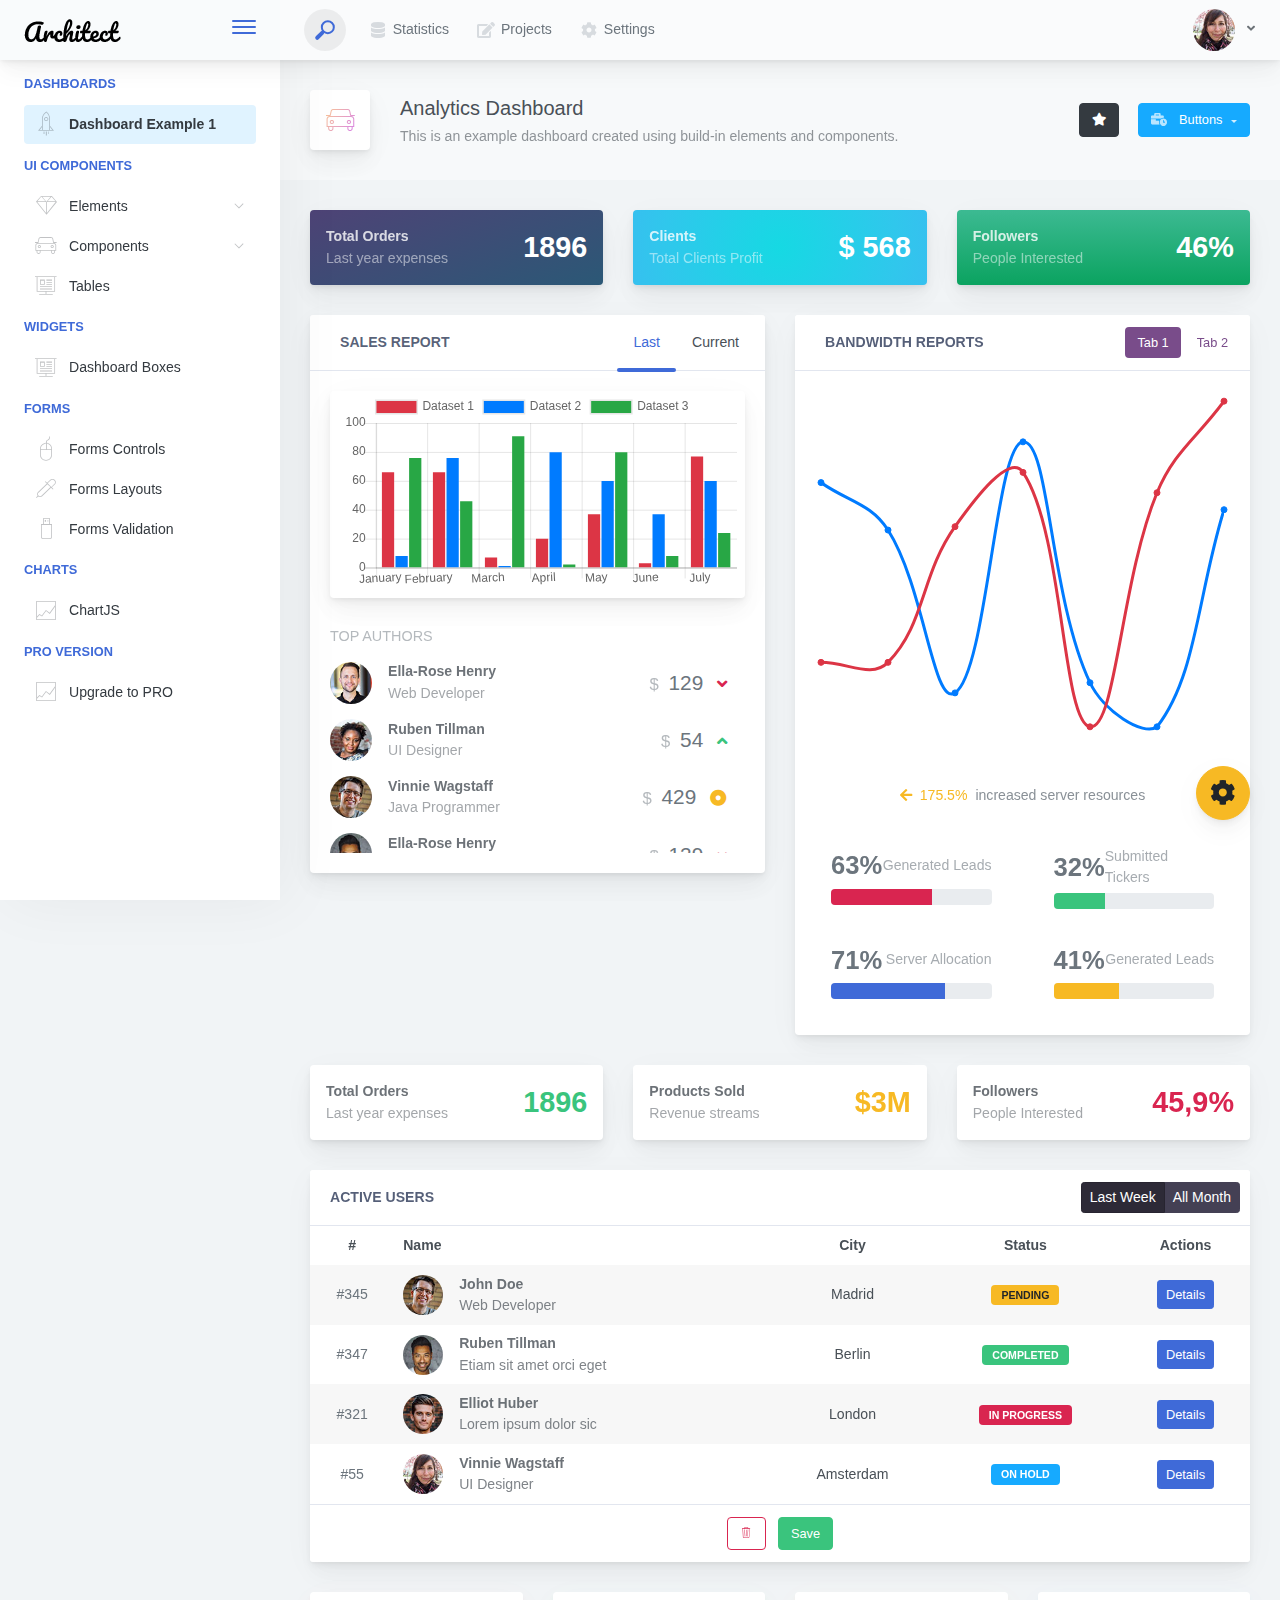
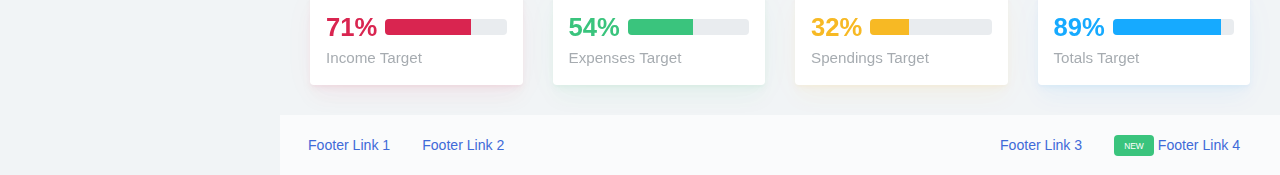
==== architectui-html-free/architectui-html-free/index.html @ 313495b3 "Proyecto Punto de Venta" ====
<!doctype html>
<html lang="en">

<head>
    <meta charset="utf-8">
    <meta http-equiv="X-UA-Compatible" content="IE=edge">
    <meta http-equiv="Content-Language" content="en">
    <meta http-equiv="Content-Type" content="text/html; charset=utf-8"/>
    <title>Analytics Dashboard - This is an example dashboard created using build-in elements and components.</title>
    <meta name="viewport" content="width=device-width, initial-scale=1, maximum-scale=1, user-scalable=no, shrink-to-fit=no" />
    <meta name="description" content="This is an example dashboard created using build-in elements and components.">
    <meta name="msapplication-tap-highlight" content="no">
    <!--
    =========================================================
    * ArchitectUI HTML Theme Dashboard - v1.0.0
    =========================================================
    * Product Page: https://dashboardpack.com
    * Copyright 2019 DashboardPack (https://dashboardpack.com)
    * Licensed under MIT (https://github.com/DashboardPack/architectui-html-theme-free/blob/master/LICENSE)
    =========================================================
    * The above copyright notice and this permission notice shall be included in all copies or substantial portions of the Software.
    -->
<link href="./main.css" rel="stylesheet"></head>
<body>
    <div class="app-container app-theme-white body-tabs-shadow fixed-sidebar fixed-header">
        <div class="app-header header-shadow">
            <div class="app-header__logo">
                <div class="logo-src"></div>
                <div class="header__pane ml-auto">
                    <div>
                        <button type="button" class="hamburger close-sidebar-btn hamburger--elastic" data-class="closed-sidebar">
                            <span class="hamburger-box">
                                <span class="hamburger-inner"></span>
                            </span>
                        </button>
                    </div>
                </div>
            </div>
            <div class="app-header__mobile-menu">
                <div>
                    <button type="button" class="hamburger hamburger--elastic mobile-toggle-nav">
                        <span class="hamburger-box">
                            <span class="hamburger-inner"></span>
                        </span>
                    </button>
                </div>
            </div>
            <div class="app-header__menu">
                <span>
                    <button type="button" class="btn-icon btn-icon-only btn btn-primary btn-sm mobile-toggle-header-nav">
                        <span class="btn-icon-wrapper">
                            <i class="fa fa-ellipsis-v fa-w-6"></i>
                        </span>
                    </button>
                </span>
            </div>    <div class="app-header__content">
                <div class="app-header-left">
                    <div class="search-wrapper">
                        <div class="input-holder">
                            <input type="text" class="search-input" placeholder="Type to search">
                            <button class="search-icon"><span></span></button>
                        </div>
                        <button class="close"></button>
                    </div>
                    <ul class="header-menu nav">
                        <li class="nav-item">
                            <a href="javascript:void(0);" class="nav-link">
                                <i class="nav-link-icon fa fa-database"> </i>
                                Statistics
                            </a>
                        </li>
                        <li class="btn-group nav-item">
                            <a href="javascript:void(0);" class="nav-link">
                                <i class="nav-link-icon fa fa-edit"></i>
                                Projects
                            </a>
                        </li>
                        <li class="dropdown nav-item">
                            <a href="javascript:void(0);" class="nav-link">
                                <i class="nav-link-icon fa fa-cog"></i>
                                Settings
                            </a>
                        </li>
                    </ul>        </div>
                <div class="app-header-right">
                    <div class="header-btn-lg pr-0">
                        <div class="widget-content p-0">
                            <div class="widget-content-wrapper">
                                <div class="widget-content-left">
                                    <div class="btn-group">
                                        <a data-toggle="dropdown" aria-haspopup="true" aria-expanded="false" class="p-0 btn">
                                            <img width="42" class="rounded-circle" src="assets/images/avatars/1.jpg" alt="">
                                            <i class="fa fa-angle-down ml-2 opacity-8"></i>
                                        </a>
                                        <div tabindex="-1" role="menu" aria-hidden="true" class="dropdown-menu dropdown-menu-right">
                                            <button type="button" tabindex="0" class="dropdown-item">User Account</button>
                                            <button type="button" tabindex="0" class="dropdown-item">Settings</button>
                                            <h6 tabindex="-1" class="dropdown-header">Header</h6>
                                            <button type="button" tabindex="0" class="dropdown-item">Actions</button>
                                            <div tabindex="-1" class="dropdown-divider"></div>
                                            <button type="button" tabindex="0" class="dropdown-item">Dividers</button>
                                        </div>
                                    </div>
                                </div>
                                <div class="widget-content-left  ml-3 header-user-info">
                                    <div class="widget-heading">
                                        Alina Mclourd
                                    </div>
                                    <div class="widget-subheading">
                                        VP People Manager
                                    </div>
                                </div>
                                <div class="widget-content-right header-user-info ml-3">
                                    <button type="button" class="btn-shadow p-1 btn btn-primary btn-sm show-toastr-example">
                                        <i class="fa text-white fa-calendar pr-1 pl-1"></i>
                                    </button>
                                </div>
                            </div>
                        </div>
                    </div>        </div>
            </div>
        </div>        <div class="ui-theme-settings">
            <button type="button" id="TooltipDemo" class="btn-open-options btn btn-warning">
                <i class="fa fa-cog fa-w-16 fa-spin fa-2x"></i>
            </button>
            <div class="theme-settings__inner">
                <div class="scrollbar-container">
                    <div class="theme-settings__options-wrapper">
                        <h3 class="themeoptions-heading">Layout Options
                        </h3>
                        <div class="p-3">
                            <ul class="list-group">
                                <li class="list-group-item">
                                    <div class="widget-content p-0">
                                        <div class="widget-content-wrapper">
                                            <div class="widget-content-left mr-3">
                                                <div class="switch has-switch switch-container-class" data-class="fixed-header">
                                                    <div class="switch-animate switch-on">
                                                        <input type="checkbox" checked data-toggle="toggle" data-onstyle="success">
                                                    </div>
                                                </div>
                                            </div>
                                            <div class="widget-content-left">
                                                <div class="widget-heading">Fixed Header
                                                </div>
                                                <div class="widget-subheading">Makes the header top fixed, always visible!
                                                </div>
                                            </div>
                                        </div>
                                    </div>
                                </li>
                                <li class="list-group-item">
                                    <div class="widget-content p-0">
                                        <div class="widget-content-wrapper">
                                            <div class="widget-content-left mr-3">
                                                <div class="switch has-switch switch-container-class" data-class="fixed-sidebar">
                                                    <div class="switch-animate switch-on">
                                                        <input type="checkbox" checked data-toggle="toggle" data-onstyle="success">
                                                    </div>
                                                </div>
                                            </div>
                                            <div class="widget-content-left">
                                                <div class="widget-heading">Fixed Sidebar
                                                </div>
                                                <div class="widget-subheading">Makes the sidebar left fixed, always visible!
                                                </div>
                                            </div>
                                        </div>
                                    </div>
                                </li>
                                <li class="list-group-item">
                                    <div class="widget-content p-0">
                                        <div class="widget-content-wrapper">
                                            <div class="widget-content-left mr-3">
                                                <div class="switch has-switch switch-container-class" data-class="fixed-footer">
                                                    <div class="switch-animate switch-off">
                                                        <input type="checkbox" data-toggle="toggle" data-onstyle="success">
                                                    </div>
                                                </div>
                                            </div>
                                            <div class="widget-content-left">
                                                <div class="widget-heading">Fixed Footer
                                                </div>
                                                <div class="widget-subheading">Makes the app footer bottom fixed, always visible!
                                                </div>
                                            </div>
                                        </div>
                                    </div>
                                </li>
                            </ul>
                        </div>
                        <h3 class="themeoptions-heading">
                            <div>
                                Header Options
                            </div>
                            <button type="button" class="btn-pill btn-shadow btn-wide ml-auto btn btn-focus btn-sm switch-header-cs-class" data-class="">
                                Restore Default
                            </button>
                        </h3>
                        <div class="p-3">
                            <ul class="list-group">
                                <li class="list-group-item">
                                    <h5 class="pb-2">Choose Color Scheme
                                    </h5>
                                    <div class="theme-settings-swatches">
                                        <div class="swatch-holder bg-primary switch-header-cs-class" data-class="bg-primary header-text-light">
                                        </div>
                                        <div class="swatch-holder bg-secondary switch-header-cs-class" data-class="bg-secondary header-text-light">
                                        </div>
                                        <div class="swatch-holder bg-success switch-header-cs-class" data-class="bg-success header-text-dark">
                                        </div>
                                        <div class="swatch-holder bg-info switch-header-cs-class" data-class="bg-info header-text-dark">
                                        </div>
                                        <div class="swatch-holder bg-warning switch-header-cs-class" data-class="bg-warning header-text-dark">
                                        </div>
                                        <div class="swatch-holder bg-danger switch-header-cs-class" data-class="bg-danger header-text-light">
                                        </div>
                                        <div class="swatch-holder bg-light switch-header-cs-class" data-class="bg-light header-text-dark">
                                        </div>
                                        <div class="swatch-holder bg-dark switch-header-cs-class" data-class="bg-dark header-text-light">
                                        </div>
                                        <div class="swatch-holder bg-focus switch-header-cs-class" data-class="bg-focus header-text-light">
                                        </div>
                                        <div class="swatch-holder bg-alternate switch-header-cs-class" data-class="bg-alternate header-text-light">
                                        </div>
                                        <div class="divider">
                                        </div>
                                        <div class="swatch-holder bg-vicious-stance switch-header-cs-class" data-class="bg-vicious-stance header-text-light">
                                        </div>
                                        <div class="swatch-holder bg-midnight-bloom switch-header-cs-class" data-class="bg-midnight-bloom header-text-light">
                                        </div>
                                        <div class="swatch-holder bg-night-sky switch-header-cs-class" data-class="bg-night-sky header-text-light">
                                        </div>
                                        <div class="swatch-holder bg-slick-carbon switch-header-cs-class" data-class="bg-slick-carbon header-text-light">
                                        </div>
                                        <div class="swatch-holder bg-asteroid switch-header-cs-class" data-class="bg-asteroid header-text-light">
                                        </div>
                                        <div class="swatch-holder bg-royal switch-header-cs-class" data-class="bg-royal header-text-light">
                                        </div>
                                        <div class="swatch-holder bg-warm-flame switch-header-cs-class" data-class="bg-warm-flame header-text-dark">
                                        </div>
                                        <div class="swatch-holder bg-night-fade switch-header-cs-class" data-class="bg-night-fade header-text-dark">
                                        </div>
                                        <div class="swatch-holder bg-sunny-morning switch-header-cs-class" data-class="bg-sunny-morning header-text-dark">
                                        </div>
                                        <div class="swatch-holder bg-tempting-azure switch-header-cs-class" data-class="bg-tempting-azure header-text-dark">
                                        </div>
                                        <div class="swatch-holder bg-amy-crisp switch-header-cs-class" data-class="bg-amy-crisp header-text-dark">
                                        </div>
                                        <div class="swatch-holder bg-heavy-rain switch-header-cs-class" data-class="bg-heavy-rain header-text-dark">
                                        </div>
                                        <div class="swatch-holder bg-mean-fruit switch-header-cs-class" data-class="bg-mean-fruit header-text-dark">
                                        </div>
                                        <div class="swatch-holder bg-malibu-beach switch-header-cs-class" data-class="bg-malibu-beach header-text-light">
                                        </div>
                                        <div class="swatch-holder bg-deep-blue switch-header-cs-class" data-class="bg-deep-blue header-text-dark">
                                        </div>
                                        <div class="swatch-holder bg-ripe-malin switch-header-cs-class" data-class="bg-ripe-malin header-text-light">
                                        </div>
                                        <div class="swatch-holder bg-arielle-smile switch-header-cs-class" data-class="bg-arielle-smile header-text-light">
                                        </div>
                                        <div class="swatch-holder bg-plum-plate switch-header-cs-class" data-class="bg-plum-plate header-text-light">
                                        </div>
                                        <div class="swatch-holder bg-happy-fisher switch-header-cs-class" data-class="bg-happy-fisher header-text-dark">
                                        </div>
                                        <div class="swatch-holder bg-happy-itmeo switch-header-cs-class" data-class="bg-happy-itmeo header-text-light">
                                        </div>
                                        <div class="swatch-holder bg-mixed-hopes switch-header-cs-class" data-class="bg-mixed-hopes header-text-light">
                                        </div>
                                        <div class="swatch-holder bg-strong-bliss switch-header-cs-class" data-class="bg-strong-bliss header-text-light">
                                        </div>
                                        <div class="swatch-holder bg-grow-early switch-header-cs-class" data-class="bg-grow-early header-text-light">
                                        </div>
                                        <div class="swatch-holder bg-love-kiss switch-header-cs-class" data-class="bg-love-kiss header-text-light">
                                        </div>
                                        <div class="swatch-holder bg-premium-dark switch-header-cs-class" data-class="bg-premium-dark header-text-light">
                                        </div>
                                        <div class="swatch-holder bg-happy-green switch-header-cs-class" data-class="bg-happy-green header-text-light">
                                        </div>
                                    </div>
                                </li>
                            </ul>
                        </div>
                        <h3 class="themeoptions-heading">
                            <div>Sidebar Options</div>
                            <button type="button" class="btn-pill btn-shadow btn-wide ml-auto btn btn-focus btn-sm switch-sidebar-cs-class" data-class="">
                                Restore Default
                            </button>
                        </h3>
                        <div class="p-3">
                            <ul class="list-group">
                                <li class="list-group-item">
                                    <h5 class="pb-2">Choose Color Scheme
                                    </h5>
                                    <div class="theme-settings-swatches">
                                        <div class="swatch-holder bg-primary switch-sidebar-cs-class" data-class="bg-primary sidebar-text-light">
                                        </div>
                                        <div class="swatch-holder bg-secondary switch-sidebar-cs-class" data-class="bg-secondary sidebar-text-light">
                                        </div>
                                        <div class="swatch-holder bg-success switch-sidebar-cs-class" data-class="bg-success sidebar-text-dark">
                                        </div>
                                        <div class="swatch-holder bg-info switch-sidebar-cs-class" data-class="bg-info sidebar-text-dark">
                                        </div>
                                        <div class="swatch-holder bg-warning switch-sidebar-cs-class" data-class="bg-warning sidebar-text-dark">
                                        </div>
                                        <div class="swatch-holder bg-danger switch-sidebar-cs-class" data-class="bg-danger sidebar-text-light">
                                        </div>
                                        <div class="swatch-holder bg-light switch-sidebar-cs-class" data-class="bg-light sidebar-text-dark">
                                        </div>
                                        <div class="swatch-holder bg-dark switch-sidebar-cs-class" data-class="bg-dark sidebar-text-light">
                                        </div>
                                        <div class="swatch-holder bg-focus switch-sidebar-cs-class" data-class="bg-focus sidebar-text-light">
                                        </div>
                                        <div class="swatch-holder bg-alternate switch-sidebar-cs-class" data-class="bg-alternate sidebar-text-light">
                                        </div>
                                        <div class="divider">
                                        </div>
                                        <div class="swatch-holder bg-vicious-stance switch-sidebar-cs-class" data-class="bg-vicious-stance sidebar-text-light">
                                        </div>
                                        <div class="swatch-holder bg-midnight-bloom switch-sidebar-cs-class" data-class="bg-midnight-bloom sidebar-text-light">
                                        </div>
                                        <div class="swatch-holder bg-night-sky switch-sidebar-cs-class" data-class="bg-night-sky sidebar-text-light">
                                        </div>
                                        <div class="swatch-holder bg-slick-carbon switch-sidebar-cs-class" data-class="bg-slick-carbon sidebar-text-light">
                                        </div>
                                        <div class="swatch-holder bg-asteroid switch-sidebar-cs-class" data-class="bg-asteroid sidebar-text-light">
                                        </div>
                                        <div class="swatch-holder bg-royal switch-sidebar-cs-class" data-class="bg-royal sidebar-text-light">
                                        </div>
                                        <div class="swatch-holder bg-warm-flame switch-sidebar-cs-class" data-class="bg-warm-flame sidebar-text-dark">
                                        </div>
                                        <div class="swatch-holder bg-night-fade switch-sidebar-cs-class" data-class="bg-night-fade sidebar-text-dark">
                                        </div>
                                        <div class="swatch-holder bg-sunny-morning switch-sidebar-cs-class" data-class="bg-sunny-morning sidebar-text-dark">
                                        </div>
                                        <div class="swatch-holder bg-tempting-azure switch-sidebar-cs-class" data-class="bg-tempting-azure sidebar-text-dark">
                                        </div>
                                        <div class="swatch-holder bg-amy-crisp switch-sidebar-cs-class" data-class="bg-amy-crisp sidebar-text-dark">
                                        </div>
                                        <div class="swatch-holder bg-heavy-rain switch-sidebar-cs-class" data-class="bg-heavy-rain sidebar-text-dark">
                                        </div>
                                        <div class="swatch-holder bg-mean-fruit switch-sidebar-cs-class" data-class="bg-mean-fruit sidebar-text-dark">
                                        </div>
                                        <div class="swatch-holder bg-malibu-beach switch-sidebar-cs-class" data-class="bg-malibu-beach sidebar-text-light">
                                        </div>
                                        <div class="swatch-holder bg-deep-blue switch-sidebar-cs-class" data-class="bg-deep-blue sidebar-text-dark">
                                        </div>
                                        <div class="swatch-holder bg-ripe-malin switch-sidebar-cs-class" data-class="bg-ripe-malin sidebar-text-light">
                                        </div>
                                        <div class="swatch-holder bg-arielle-smile switch-sidebar-cs-class" data-class="bg-arielle-smile sidebar-text-light">
                                        </div>
                                        <div class="swatch-holder bg-plum-plate switch-sidebar-cs-class" data-class="bg-plum-plate sidebar-text-light">
                                        </div>
                                        <div class="swatch-holder bg-happy-fisher switch-sidebar-cs-class" data-class="bg-happy-fisher sidebar-text-dark">
                                        </div>
                                        <div class="swatch-holder bg-happy-itmeo switch-sidebar-cs-class" data-class="bg-happy-itmeo sidebar-text-light">
                                        </div>
                                        <div class="swatch-holder bg-mixed-hopes switch-sidebar-cs-class" data-class="bg-mixed-hopes sidebar-text-light">
                                        </div>
                                        <div class="swatch-holder bg-strong-bliss switch-sidebar-cs-class" data-class="bg-strong-bliss sidebar-text-light">
                                        </div>
                                        <div class="swatch-holder bg-grow-early switch-sidebar-cs-class" data-class="bg-grow-early sidebar-text-light">
                                        </div>
                                        <div class="swatch-holder bg-love-kiss switch-sidebar-cs-class" data-class="bg-love-kiss sidebar-text-light">
                                        </div>
                                        <div class="swatch-holder bg-premium-dark switch-sidebar-cs-class" data-class="bg-premium-dark sidebar-text-light">
                                        </div>
                                        <div class="swatch-holder bg-happy-green switch-sidebar-cs-class" data-class="bg-happy-green sidebar-text-light">
                                        </div>
                                    </div>
                                </li>
                            </ul>
                        </div>
                        <h3 class="themeoptions-heading">
                            <div>Main Content Options</div>
                            <button type="button" class="btn-pill btn-shadow btn-wide ml-auto active btn btn-focus btn-sm">Restore Default
                            </button>
                        </h3>
                        <div class="p-3">
                            <ul class="list-group">
                                <li class="list-group-item">
                                    <h5 class="pb-2">Page Section Tabs
                                    </h5>
                                    <div class="theme-settings-swatches">
                                        <div role="group" class="mt-2 btn-group">
                                            <button type="button" class="btn-wide btn-shadow btn-primary btn btn-secondary switch-theme-class" data-class="body-tabs-line">
                                                Line
                                            </button>
                                            <button type="button" class="btn-wide btn-shadow btn-primary active btn btn-secondary switch-theme-class" data-class="body-tabs-shadow">
                                                Shadow
                                            </button>
                                        </div>
                                    </div>
                                </li>
                            </ul>
                        </div>
                    </div>
                </div>
            </div>
        </div>        <div class="app-main">
                <div class="app-sidebar sidebar-shadow">
                    <div class="app-header__logo">
                        <div class="logo-src"></div>
                        <div class="header__pane ml-auto">
                            <div>
                                <button type="button" class="hamburger close-sidebar-btn hamburger--elastic" data-class="closed-sidebar">
                                    <span class="hamburger-box">
                                        <span class="hamburger-inner"></span>
                                    </span>
                                </button>
                            </div>
                        </div>
                    </div>
                    <div class="app-header__mobile-menu">
                        <div>
                            <button type="button" class="hamburger hamburger--elastic mobile-toggle-nav">
                                <span class="hamburger-box">
                                    <span class="hamburger-inner"></span>
                                </span>
                            </button>
                        </div>
                    </div>
                    <div class="app-header__menu">
                        <span>
                            <button type="button" class="btn-icon btn-icon-only btn btn-primary btn-sm mobile-toggle-header-nav">
                                <span class="btn-icon-wrapper">
                                    <i class="fa fa-ellipsis-v fa-w-6"></i>
                                </span>
                            </button>
                        </span>
                    </div>    <div class="scrollbar-sidebar">
                        <div class="app-sidebar__inner">
                            <ul class="vertical-nav-menu">
                                <li class="app-sidebar__heading">Dashboards</li>
                                <li>
                                    <a href="index.html" class="mm-active">
                                        <i class="metismenu-icon pe-7s-rocket"></i>
                                        Dashboard Example 1
                                    </a>
                                </li>
                                <li class="app-sidebar__heading">UI Components</li>
                                <li
                                    
                                    
                                    
                                    
                                    
                                    
                                    
                                    
                                >
                                    <a href="#">
                                        <i class="metismenu-icon pe-7s-diamond"></i>
                                        Elements
                                        <i class="metismenu-state-icon pe-7s-angle-down caret-left"></i>
                                    </a>
                                    <ul
                                        
                                        
                                        
                                        
                                        
                                        
                                        
                                        
                                    >
                                        <li>
                                            <a href="elements-buttons-standard.html">
                                                <i class="metismenu-icon"></i>
                                                Buttons
                                            </a>
                                        </li>
                                        <li>
                                            <a href="elements-dropdowns.html">
                                                <i class="metismenu-icon">
                                                </i>Dropdowns
                                            </a>
                                        </li>
                                        <li>
                                            <a href="elements-icons.html">
                                                <i class="metismenu-icon">
                                                </i>Icons
                                            </a>
                                        </li>
                                        <li>
                                            <a href="elements-badges-labels.html">
                                                <i class="metismenu-icon">
                                                </i>Badges
                                            </a>
                                        </li>
                                        <li>
                                            <a href="elements-cards.html">
                                                <i class="metismenu-icon">
                                                </i>Cards
                                            </a>
                                        </li>
                                        <li>
                                            <a href="elements-list-group.html">
                                                <i class="metismenu-icon">
                                                </i>List Groups
                                            </a>
                                        </li>
                                        <li>
                                            <a href="elements-navigation.html">
                                                <i class="metismenu-icon">
                                                </i>Navigation Menus
                                            </a>
                                        </li>
                                        <li>
                                            <a href="elements-utilities.html">
                                                <i class="metismenu-icon">
                                                </i>Utilities
                                            </a>
                                        </li>
                                    </ul>
                                </li>
                                <li
                                    
                                    
                                    
                                    
                                    
                                    
                                    
                                    
                                    
                                    
                                    
                                >
                                    <a href="#">
                                        <i class="metismenu-icon pe-7s-car"></i>
                                        Components
                                        <i class="metismenu-state-icon pe-7s-angle-down caret-left"></i>
                                    </a>
                                    <ul
                                        
                                        
                                        
                                        
                                        
                                        
                                        
                                        
                                        
                                        
                                        
                                    >
                                        <li>
                                            <a href="components-tabs.html">
                                                <i class="metismenu-icon">
                                                </i>Tabs
                                            </a>
                                        </li>
                                        <li>
                                            <a href="components-accordions.html">
                                                <i class="metismenu-icon">
                                                </i>Accordions
                                            </a>
                                        </li>
                                        <li>
                                            <a href="components-notifications.html">
                                                <i class="metismenu-icon">
                                                </i>Notifications
                                            </a>
                                        </li>
                                        <li>
                                            <a href="components-modals.html">
                                                <i class="metismenu-icon">
                                                </i>Modals
                                            </a>
                                        </li>
                                        <li>
                                            <a href="components-progress-bar.html">
                                                <i class="metismenu-icon">
                                                </i>Progress Bar
                                            </a>
                                        </li>
                                        <li>
                                            <a href="components-tooltips-popovers.html">
                                                <i class="metismenu-icon">
                                                </i>Tooltips &amp; Popovers
                                            </a>
                                        </li>
                                        <li>
                                            <a href="components-carousel.html">
                                                <i class="metismenu-icon">
                                                </i>Carousel
                                            </a>
                                        </li>
                                        <li>
                                            <a href="components-calendar.html">
                                                <i class="metismenu-icon">
                                                </i>Calendar
                                            </a>
                                        </li>
                                        <li>
                                            <a href="components-pagination.html">
                                                <i class="metismenu-icon">
                                                </i>Pagination
                                            </a>
                                        </li>
                                        <li>
                                            <a href="components-scrollable-elements.html">
                                                <i class="metismenu-icon">
                                                </i>Scrollable
                                            </a>
                                        </li>
                                        <li>
                                            <a href="components-maps.html">
                                                <i class="metismenu-icon">
                                                </i>Maps
                                            </a>
                                        </li>
                                    </ul>
                                </li>
                                <li  >
                                    <a href="tables-regular.html">
                                        <i class="metismenu-icon pe-7s-display2"></i>
                                        Tables
                                    </a>
                                </li>
                                <li class="app-sidebar__heading">Widgets</li>
                                <li>
                                    <a href="dashboard-boxes.html">
                                        <i class="metismenu-icon pe-7s-display2"></i>
                                        Dashboard Boxes
                                    </a>
                                </li>
                                <li class="app-sidebar__heading">Forms</li>
                                <li>
                                    <a href="forms-controls.html">
                                        <i class="metismenu-icon pe-7s-mouse">
                                        </i>Forms Controls
                                    </a>
                                </li>
                                <li>
                                    <a href="forms-layouts.html">
                                        <i class="metismenu-icon pe-7s-eyedropper">
                                        </i>Forms Layouts
                                    </a>
                                </li>
                                <li>
                                    <a href="forms-validation.html">
                                        <i class="metismenu-icon pe-7s-pendrive">
                                        </i>Forms Validation
                                    </a>
                                </li>
                                <li class="app-sidebar__heading">Charts</li>
                                <li>
                                    <a href="charts-chartjs.html">
                                        <i class="metismenu-icon pe-7s-graph2">
                                        </i>ChartJS
                                    </a>
                                </li>
                                <li class="app-sidebar__heading">PRO Version</li>
                                <li>
                                    <a href="https://dashboardpack.com/theme-details/architectui-dashboard-html-pro/" target="_blank">
                                        <i class="metismenu-icon pe-7s-graph2">
                                        </i>
                                        Upgrade to PRO
                                    </a>
                                </li>
                            </ul>
                        </div>
                    </div>
                </div>    <div class="app-main__outer">
                    <div class="app-main__inner">
                        <div class="app-page-title">
                            <div class="page-title-wrapper">
                                <div class="page-title-heading">
                                    <div class="page-title-icon">
                                        <i class="pe-7s-car icon-gradient bg-mean-fruit">
                                        </i>
                                    </div>
                                    <div>Analytics Dashboard
                                        <div class="page-title-subheading">This is an example dashboard created using build-in elements and components.
                                        </div>
                                    </div>
                                </div>
                                <div class="page-title-actions">
                                    <button type="button" data-toggle="tooltip" title="Example Tooltip" data-placement="bottom" class="btn-shadow mr-3 btn btn-dark">
                                        <i class="fa fa-star"></i>
                                    </button>
                                    <div class="d-inline-block dropdown">
                                        <button type="button" data-toggle="dropdown" aria-haspopup="true" aria-expanded="false" class="btn-shadow dropdown-toggle btn btn-info">
                                            <span class="btn-icon-wrapper pr-2 opacity-7">
                                                <i class="fa fa-business-time fa-w-20"></i>
                                            </span>
                                            Buttons
                                        </button>
                                        <div tabindex="-1" role="menu" aria-hidden="true" class="dropdown-menu dropdown-menu-right">
                                            <ul class="nav flex-column">
                                                <li class="nav-item">
                                                    <a href="javascript:void(0);" class="nav-link">
                                                        <i class="nav-link-icon lnr-inbox"></i>
                                                        <span>
                                                            Inbox
                                                        </span>
                                                        <div class="ml-auto badge badge-pill badge-secondary">86</div>
                                                    </a>
                                                </li>
                                                <li class="nav-item">
                                                    <a href="javascript:void(0);" class="nav-link">
                                                        <i class="nav-link-icon lnr-book"></i>
                                                        <span>
                                                            Book
                                                        </span>
                                                        <div class="ml-auto badge badge-pill badge-danger">5</div>
                                                    </a>
                                                </li>
                                                <li class="nav-item">
                                                    <a href="javascript:void(0);" class="nav-link">
                                                        <i class="nav-link-icon lnr-picture"></i>
                                                        <span>
                                                            Picture
                                                        </span>
                                                    </a>
                                                </li>
                                                <li class="nav-item">
                                                    <a disabled href="javascript:void(0);" class="nav-link disabled">
                                                        <i class="nav-link-icon lnr-file-empty"></i>
                                                        <span>
                                                            File Disabled
                                                        </span>
                                                    </a>
                                                </li>
                                            </ul>
                                        </div>
                                    </div>
                                </div>    </div>
                        </div>            <div class="row">
                            <div class="col-md-6 col-xl-4">
                                <div class="card mb-3 widget-content bg-midnight-bloom">
                                    <div class="widget-content-wrapper text-white">
                                        <div class="widget-content-left">
                                            <div class="widget-heading">Total Orders</div>
                                            <div class="widget-subheading">Last year expenses</div>
                                        </div>
                                        <div class="widget-content-right">
                                            <div class="widget-numbers text-white"><span>1896</span></div>
                                        </div>
                                    </div>
                                </div>
                            </div>
                            <div class="col-md-6 col-xl-4">
                                <div class="card mb-3 widget-content bg-arielle-smile">
                                    <div class="widget-content-wrapper text-white">
                                        <div class="widget-content-left">
                                            <div class="widget-heading">Clients</div>
                                            <div class="widget-subheading">Total Clients Profit</div>
                                        </div>
                                        <div class="widget-content-right">
                                            <div class="widget-numbers text-white"><span>$ 568</span></div>
                                        </div>
                                    </div>
                                </div>
                            </div>
                            <div class="col-md-6 col-xl-4">
                                <div class="card mb-3 widget-content bg-grow-early">
                                    <div class="widget-content-wrapper text-white">
                                        <div class="widget-content-left">
                                            <div class="widget-heading">Followers</div>
                                            <div class="widget-subheading">People Interested</div>
                                        </div>
                                        <div class="widget-content-right">
                                            <div class="widget-numbers text-white"><span>46%</span></div>
                                        </div>
                                    </div>
                                </div>
                            </div>
                            <div class="d-xl-none d-lg-block col-md-6 col-xl-4">
                                <div class="card mb-3 widget-content bg-premium-dark">
                                    <div class="widget-content-wrapper text-white">
                                        <div class="widget-content-left">
                                            <div class="widget-heading">Products Sold</div>
                                            <div class="widget-subheading">Revenue streams</div>
                                        </div>
                                        <div class="widget-content-right">
                                            <div class="widget-numbers text-warning"><span>$14M</span></div>
                                        </div>
                                    </div>
                                </div>
                            </div>
                        </div>
                        <div class="row">
                            <div class="col-md-12 col-lg-6">
                                <div class="mb-3 card">
                                    <div class="card-header-tab card-header-tab-animation card-header">
                                        <div class="card-header-title">
                                            <i class="header-icon lnr-apartment icon-gradient bg-love-kiss"> </i>
                                            Sales Report
                                        </div>
                                        <ul class="nav">
                                            <li class="nav-item"><a href="javascript:void(0);" class="active nav-link">Last</a></li>
                                            <li class="nav-item"><a href="javascript:void(0);" class="nav-link second-tab-toggle">Current</a></li>
                                        </ul>
                                    </div>
                                    <div class="card-body">
                                        <div class="tab-content">
                                            <div class="tab-pane fade show active" id="tabs-eg-77">
                                                <div class="card mb-3 widget-chart widget-chart2 text-left w-100">
                                                    <div class="widget-chat-wrapper-outer">
                                                        <div class="widget-chart-wrapper widget-chart-wrapper-lg opacity-10 m-0">
                                                            <canvas id="canvas"></canvas>
                                                        </div>
                                                    </div>
                                                </div>
                                                <h6 class="text-muted text-uppercase font-size-md opacity-5 font-weight-normal">Top Authors</h6>
                                                <div class="scroll-area-sm">
                                                    <div class="scrollbar-container">
                                                        <ul class="rm-list-borders rm-list-borders-scroll list-group list-group-flush">
                                                            <li class="list-group-item">
                                                                <div class="widget-content p-0">
                                                                    <div class="widget-content-wrapper">
                                                                        <div class="widget-content-left mr-3">
                                                                            <img width="42" class="rounded-circle" src="assets/images/avatars/9.jpg" alt="">
                                                                        </div>
                                                                        <div class="widget-content-left">
                                                                            <div class="widget-heading">Ella-Rose Henry</div>
                                                                            <div class="widget-subheading">Web Developer</div>
                                                                        </div>
                                                                        <div class="widget-content-right">
                                                                            <div class="font-size-xlg text-muted">
                                                                                <small class="opacity-5 pr-1">$</small>
                                                                                <span>129</span>
                                                                                <small class="text-danger pl-2">
                                                                                    <i class="fa fa-angle-down"></i>
                                                                                </small>
                                                                            </div>
                                                                        </div>
                                                                    </div>
                                                                </div>
                                                            </li>
                                                            <li class="list-group-item">
                                                                <div class="widget-content p-0">
                                                                    <div class="widget-content-wrapper">
                                                                        <div class="widget-content-left mr-3">
                                                                            <img width="42" class="rounded-circle" src="assets/images/avatars/5.jpg" alt="">
                                                                        </div>
                                                                        <div class="widget-content-left">
                                                                            <div class="widget-heading">Ruben Tillman</div>
                                                                            <div class="widget-subheading">UI Designer</div>
                                                                        </div>
                                                                        <div class="widget-content-right">
                                                                            <div class="font-size-xlg text-muted">
                                                                                <small class="opacity-5 pr-1">$</small>
                                                                                <span>54</span>
                                                                                <small class="text-success pl-2">
                                                                                    <i class="fa fa-angle-up"></i>
                                                                                </small>
                                                                            </div>
                                                                        </div>
                                                                    </div>
                                                                </div>
                                                            </li>
                                                            <li class="list-group-item">
                                                                <div class="widget-content p-0">
                                                                    <div class="widget-content-wrapper">
                                                                        <div class="widget-content-left mr-3">
                                                                            <img width="42" class="rounded-circle" src="assets/images/avatars/4.jpg" alt="">
                                                                        </div>
                                                                        <div class="widget-content-left">
                                                                            <div class="widget-heading">Vinnie Wagstaff</div>
                                                                            <div class="widget-subheading">Java Programmer</div>
                                                                        </div>
                                                                        <div class="widget-content-right">
                                                                            <div class="font-size-xlg text-muted">
                                                                                <small class="opacity-5 pr-1">$</small>
                                                                                <span>429</span>
                                                                                <small class="text-warning pl-2">
                                                                                    <i class="fa fa-dot-circle"></i>
                                                                                </small>
                                                                            </div>
                                                                        </div>
                                                                    </div>
                                                                </div>
                                                            </li>
                                                            <li class="list-group-item">
                                                                <div class="widget-content p-0">
                                                                    <div class="widget-content-wrapper">
                                                                        <div class="widget-content-left mr-3">
                                                                            <img width="42" class="rounded-circle" src="assets/images/avatars/3.jpg" alt="">
                                                                        </div>
                                                                        <div class="widget-content-left">
                                                                            <div class="widget-heading">Ella-Rose Henry</div>
                                                                            <div class="widget-subheading">Web Developer</div>
                                                                        </div>
                                                                        <div class="widget-content-right">
                                                                            <div class="font-size-xlg text-muted">
                                                                                <small class="opacity-5 pr-1">$</small>
                                                                                <span>129</span>
                                                                                <small class="text-danger pl-2">
                                                                                    <i class="fa fa-angle-down"></i>
                                                                                </small>
                                                                            </div>
                                                                        </div>
                                                                    </div>
                                                                </div>
                                                            </li>
                                                            <li class="list-group-item">
                                                                <div class="widget-content p-0">
                                                                    <div class="widget-content-wrapper">
                                                                        <div class="widget-content-left mr-3">
                                                                            <img width="42" class="rounded-circle" src="assets/images/avatars/2.jpg" alt="">
                                                                        </div>
                                                                        <div class="widget-content-left">
                                                                            <div class="widget-heading">Ruben Tillman</div>
                                                                            <div class="widget-subheading">UI Designer</div>
                                                                        </div>
                                                                        <div class="widget-content-right">
                                                                            <div class="font-size-xlg text-muted">
                                                                                <small class="opacity-5 pr-1">$</small>
                                                                                <span>54</span>
                                                                                <small class="text-success pl-2">
                                                                                    <i class="fa fa-angle-up"></i>
                                                                                </small>
                                                                            </div>
                                                                        </div>
                                                                    </div>
                                                                </div>
                                                            </li>
                                                        </ul>
                                                    </div>
                                                </div>
                                            </div>
                                        </div>
                                    </div>
                                </div>
                            </div>
                            <div class="col-md-12 col-lg-6">
                                <div class="mb-3 card">
                                    <div class="card-header-tab card-header">
                                        <div class="card-header-title">
                                            <i class="header-icon lnr-rocket icon-gradient bg-tempting-azure"> </i>
                                            Bandwidth Reports
                                        </div>
                                        <div class="btn-actions-pane-right">
                                            <div class="nav">
                                                <a href="javascript:void(0);" class="border-0 btn-pill btn-wide btn-transition active btn btn-outline-alternate">Tab 1</a>
                                                <a href="javascript:void(0);" class="ml-1 btn-pill btn-wide border-0 btn-transition  btn btn-outline-alternate second-tab-toggle-alt">Tab 2</a>
                                            </div>
                                        </div>
                                    </div>
                                    <div class="tab-content">
                                        <div class="tab-pane fade active show" id="tab-eg-55">
                                            <div class="widget-chart p-3">
                                                <div style="height: 350px">
                                                    <canvas id="line-chart"></canvas>
                                                </div>
                                                <div class="widget-chart-content text-center mt-5">
                                                    <div class="widget-description mt-0 text-warning">
                                                        <i class="fa fa-arrow-left"></i>
                                                        <span class="pl-1">175.5%</span>
                                                        <span class="text-muted opacity-8 pl-1">increased server resources</span>
                                                    </div>
                                                </div>
                                            </div>
                                            <div class="pt-2 card-body">
                                                <div class="row">
                                                    <div class="col-md-6">
                                                        <div class="widget-content">
                                                            <div class="widget-content-outer">
                                                                <div class="widget-content-wrapper">
                                                                    <div class="widget-content-left">
                                                                        <div class="widget-numbers fsize-3 text-muted">63%</div>
                                                                    </div>
                                                                    <div class="widget-content-right">
                                                                        <div class="text-muted opacity-6">Generated Leads</div>
                                                                    </div>
                                                                </div>
                                                                <div class="widget-progress-wrapper mt-1">
                                                                    <div class="progress-bar-sm progress-bar-animated-alt progress">
                                                                        <div class="progress-bar bg-danger" role="progressbar" aria-valuenow="63" aria-valuemin="0" aria-valuemax="100" style="width: 63%;"></div>
                                                                    </div>
                                                                </div>
                                                            </div>
                                                        </div>
                                                    </div>
                                                    <div class="col-md-6">
                                                        <div class="widget-content">
                                                            <div class="widget-content-outer">
                                                                <div class="widget-content-wrapper">
                                                                    <div class="widget-content-left">
                                                                        <div class="widget-numbers fsize-3 text-muted">32%</div>
                                                                    </div>
                                                                    <div class="widget-content-right">
                                                                        <div class="text-muted opacity-6">Submitted Tickers</div>
                                                                    </div>
                                                                </div>
                                                                <div class="widget-progress-wrapper mt-1">
                                                                    <div class="progress-bar-sm progress-bar-animated-alt progress">
                                                                        <div class="progress-bar bg-success" role="progressbar" aria-valuenow="32" aria-valuemin="0" aria-valuemax="100" style="width: 32%;"></div>
                                                                    </div>
                                                                </div>
                                                            </div>
                                                        </div>
                                                    </div>
                                                    <div class="col-md-6">
                                                        <div class="widget-content">
                                                            <div class="widget-content-outer">
                                                                <div class="widget-content-wrapper">
                                                                    <div class="widget-content-left">
                                                                        <div class="widget-numbers fsize-3 text-muted">71%</div>
                                                                    </div>
                                                                    <div class="widget-content-right">
                                                                        <div class="text-muted opacity-6">Server Allocation</div>
                                                                    </div>
                                                                </div>
                                                                <div class="widget-progress-wrapper mt-1">
                                                                    <div class="progress-bar-sm progress-bar-animated-alt progress">
                                                                        <div class="progress-bar bg-primary" role="progressbar" aria-valuenow="71" aria-valuemin="0" aria-valuemax="100" style="width: 71%;"></div>
                                                                    </div>
                                                                </div>
                                                            </div>
                                                        </div>
                                                    </div>
                                                    <div class="col-md-6">
                                                        <div class="widget-content">
                                                            <div class="widget-content-outer">
                                                                <div class="widget-content-wrapper">
                                                                    <div class="widget-content-left">
                                                                        <div class="widget-numbers fsize-3 text-muted">41%</div>
                                                                    </div>
                                                                    <div class="widget-content-right">
                                                                        <div class="text-muted opacity-6">Generated Leads</div>
                                                                    </div>
                                                                </div>
                                                                <div class="widget-progress-wrapper mt-1">
                                                                    <div class="progress-bar-sm progress-bar-animated-alt progress">
                                                                        <div class="progress-bar bg-warning" role="progressbar" aria-valuenow="41" aria-valuemin="0" aria-valuemax="100" style="width: 41%;"></div>
                                                                    </div>
                                                                </div>
                                                            </div>
                                                        </div>
                                                    </div>
                                                </div>
                                            </div>
                                        </div>
                                    </div>
                                </div>
                            </div>
                        </div>
                        <div class="row">
                            <div class="col-md-6 col-xl-4">
                                <div class="card mb-3 widget-content">
                                    <div class="widget-content-outer">
                                        <div class="widget-content-wrapper">
                                            <div class="widget-content-left">
                                                <div class="widget-heading">Total Orders</div>
                                                <div class="widget-subheading">Last year expenses</div>
                                            </div>
                                            <div class="widget-content-right">
                                                <div class="widget-numbers text-success">1896</div>
                                            </div>
                                        </div>
                                    </div>
                                </div>
                            </div>
                            <div class="col-md-6 col-xl-4">
                                <div class="card mb-3 widget-content">
                                    <div class="widget-content-outer">
                                        <div class="widget-content-wrapper">
                                            <div class="widget-content-left">
                                                <div class="widget-heading">Products Sold</div>
                                                <div class="widget-subheading">Revenue streams</div>
                                            </div>
                                            <div class="widget-content-right">
                                                <div class="widget-numbers text-warning">$3M</div>
                                            </div>
                                        </div>
                                    </div>
                                </div>
                            </div>
                            <div class="col-md-6 col-xl-4">
                                <div class="card mb-3 widget-content">
                                    <div class="widget-content-outer">
                                        <div class="widget-content-wrapper">
                                            <div class="widget-content-left">
                                                <div class="widget-heading">Followers</div>
                                                <div class="widget-subheading">People Interested</div>
                                            </div>
                                            <div class="widget-content-right">
                                                <div class="widget-numbers text-danger">45,9%</div>
                                            </div>
                                        </div>
                                    </div>
                                </div>
                            </div>
                            <div class="d-xl-none d-lg-block col-md-6 col-xl-4">
                                <div class="card mb-3 widget-content">
                                    <div class="widget-content-outer">
                                        <div class="widget-content-wrapper">
                                            <div class="widget-content-left">
                                                <div class="widget-heading">Income</div>
                                                <div class="widget-subheading">Expected totals</div>
                                            </div>
                                            <div class="widget-content-right">
                                                <div class="widget-numbers text-focus">$147</div>
                                            </div>
                                        </div>
                                        <div class="widget-progress-wrapper">
                                            <div class="progress-bar-sm progress-bar-animated-alt progress">
                                                <div class="progress-bar bg-info" role="progressbar" aria-valuenow="54" aria-valuemin="0" aria-valuemax="100" style="width: 54%;"></div>
                                            </div>
                                            <div class="progress-sub-label">
                                                <div class="sub-label-left">Expenses</div>
                                                <div class="sub-label-right">100%</div>
                                            </div>
                                        </div>
                                    </div>
                                </div>
                            </div>
                        </div>
                        <div class="row">
                            <div class="col-md-12">
                                <div class="main-card mb-3 card">
                                    <div class="card-header">Active Users
                                        <div class="btn-actions-pane-right">
                                            <div role="group" class="btn-group-sm btn-group">
                                                <button class="active btn btn-focus">Last Week</button>
                                                <button class="btn btn-focus">All Month</button>
                                            </div>
                                        </div>
                                    </div>
                                    <div class="table-responsive">
                                        <table class="align-middle mb-0 table table-borderless table-striped table-hover">
                                            <thead>
                                            <tr>
                                                <th class="text-center">#</th>
                                                <th>Name</th>
                                                <th class="text-center">City</th>
                                                <th class="text-center">Status</th>
                                                <th class="text-center">Actions</th>
                                            </tr>
                                            </thead>
                                            <tbody>
                                            <tr>
                                                <td class="text-center text-muted">#345</td>
                                                <td>
                                                    <div class="widget-content p-0">
                                                        <div class="widget-content-wrapper">
                                                            <div class="widget-content-left mr-3">
                                                                <div class="widget-content-left">
                                                                    <img width="40" class="rounded-circle" src="assets/images/avatars/4.jpg" alt="">
                                                                </div>
                                                            </div>
                                                            <div class="widget-content-left flex2">
                                                                <div class="widget-heading">John Doe</div>
                                                                <div class="widget-subheading opacity-7">Web Developer</div>
                                                            </div>
                                                        </div>
                                                    </div>
                                                </td>
                                                <td class="text-center">Madrid</td>
                                                <td class="text-center">
                                                    <div class="badge badge-warning">Pending</div>
                                                </td>
                                                <td class="text-center">
                                                    <button type="button" id="PopoverCustomT-1" class="btn btn-primary btn-sm">Details</button>
                                                </td>
                                            </tr>
                                            <tr>
                                                <td class="text-center text-muted">#347</td>
                                                <td>
                                                    <div class="widget-content p-0">
                                                        <div class="widget-content-wrapper">
                                                            <div class="widget-content-left mr-3">
                                                                <div class="widget-content-left">
                                                                    <img width="40" class="rounded-circle" src="assets/images/avatars/3.jpg" alt="">
                                                                </div>
                                                            </div>
                                                            <div class="widget-content-left flex2">
                                                                <div class="widget-heading">Ruben Tillman</div>
                                                                <div class="widget-subheading opacity-7">Etiam sit amet orci eget</div>
                                                            </div>
                                                        </div>
                                                    </div>
                                                </td>
                                                <td class="text-center">Berlin</td>
                                                <td class="text-center">
                                                    <div class="badge badge-success">Completed</div>
                                                </td>
                                                <td class="text-center">
                                                    <button type="button" id="PopoverCustomT-2" class="btn btn-primary btn-sm">Details</button>
                                                </td>
                                            </tr>
                                            <tr>
                                                <td class="text-center text-muted">#321</td>
                                                <td>
                                                    <div class="widget-content p-0">
                                                        <div class="widget-content-wrapper">
                                                            <div class="widget-content-left mr-3">
                                                                <div class="widget-content-left">
                                                                    <img width="40" class="rounded-circle" src="assets/images/avatars/2.jpg" alt="">
                                                                </div>
                                                            </div>
                                                            <div class="widget-content-left flex2">
                                                                <div class="widget-heading">Elliot Huber</div>
                                                                <div class="widget-subheading opacity-7">Lorem ipsum dolor sic</div>
                                                            </div>
                                                        </div>
                                                    </div>
                                                </td>
                                                <td class="text-center">London</td>
                                                <td class="text-center">
                                                    <div class="badge badge-danger">In Progress</div>
                                                </td>
                                                <td class="text-center">
                                                    <button type="button" id="PopoverCustomT-3" class="btn btn-primary btn-sm">Details</button>
                                                </td>
                                            </tr>
                                            <tr>
                                                <td class="text-center text-muted">#55</td>
                                                <td>
                                                    <div class="widget-content p-0">
                                                        <div class="widget-content-wrapper">
                                                            <div class="widget-content-left mr-3">
                                                                <div class="widget-content-left">
                                                                    <img width="40" class="rounded-circle" src="assets/images/avatars/1.jpg" alt=""></div>
                                                            </div>
                                                            <div class="widget-content-left flex2">
                                                                <div class="widget-heading">Vinnie Wagstaff</div>
                                                                <div class="widget-subheading opacity-7">UI Designer</div>
                                                            </div>
                                                        </div>
                                                    </div>
                                                </td>
                                                <td class="text-center">Amsterdam</td>
                                                <td class="text-center">
                                                    <div class="badge badge-info">On Hold</div>
                                                </td>
                                                <td class="text-center">
                                                    <button type="button" id="PopoverCustomT-4" class="btn btn-primary btn-sm">Details</button>
                                                </td>
                                            </tr>
                                            </tbody>
                                        </table>
                                    </div>
                                    <div class="d-block text-center card-footer">
                                        <button class="mr-2 btn-icon btn-icon-only btn btn-outline-danger"><i class="pe-7s-trash btn-icon-wrapper"> </i></button>
                                        <button class="btn-wide btn btn-success">Save</button>
                                    </div>
                                </div>
                            </div>
                        </div>
                        <div class="row">
                            <div class="col-md-6 col-lg-3">
                                <div class="card-shadow-danger mb-3 widget-chart widget-chart2 text-left card">
                                    <div class="widget-content">
                                        <div class="widget-content-outer">
                                            <div class="widget-content-wrapper">
                                                <div class="widget-content-left pr-2 fsize-1">
                                                    <div class="widget-numbers mt-0 fsize-3 text-danger">71%</div>
                                                </div>
                                                <div class="widget-content-right w-100">
                                                    <div class="progress-bar-xs progress">
                                                        <div class="progress-bar bg-danger" role="progressbar" aria-valuenow="71" aria-valuemin="0" aria-valuemax="100" style="width: 71%;"></div>
                                                    </div>
                                                </div>
                                            </div>
                                            <div class="widget-content-left fsize-1">
                                                <div class="text-muted opacity-6">Income Target</div>
                                            </div>
                                        </div>
                                    </div>
                                </div>
                            </div>
                            <div class="col-md-6 col-lg-3">
                                <div class="card-shadow-success mb-3 widget-chart widget-chart2 text-left card">
                                    <div class="widget-content">
                                        <div class="widget-content-outer">
                                            <div class="widget-content-wrapper">
                                                <div class="widget-content-left pr-2 fsize-1">
                                                    <div class="widget-numbers mt-0 fsize-3 text-success">54%</div>
                                                </div>
                                                <div class="widget-content-right w-100">
                                                    <div class="progress-bar-xs progress">
                                                        <div class="progress-bar bg-success" role="progressbar" aria-valuenow="54" aria-valuemin="0" aria-valuemax="100" style="width: 54%;"></div>
                                                    </div>
                                                </div>
                                            </div>
                                            <div class="widget-content-left fsize-1">
                                                <div class="text-muted opacity-6">Expenses Target</div>
                                            </div>
                                        </div>
                                    </div>
                                </div>
                            </div>
                            <div class="col-md-6 col-lg-3">
                                <div class="card-shadow-warning mb-3 widget-chart widget-chart2 text-left card">
                                    <div class="widget-content">
                                        <div class="widget-content-outer">
                                            <div class="widget-content-wrapper">
                                                <div class="widget-content-left pr-2 fsize-1">
                                                    <div class="widget-numbers mt-0 fsize-3 text-warning">32%</div>
                                                </div>
                                                <div class="widget-content-right w-100">
                                                    <div class="progress-bar-xs progress">
                                                        <div class="progress-bar bg-warning" role="progressbar" aria-valuenow="32" aria-valuemin="0" aria-valuemax="100" style="width: 32%;"></div>
                                                    </div>
                                                </div>
                                            </div>
                                            <div class="widget-content-left fsize-1">
                                                <div class="text-muted opacity-6">Spendings Target</div>
                                            </div>
                                        </div>
                                    </div>
                                </div>
                            </div>
                            <div class="col-md-6 col-lg-3">
                                <div class="card-shadow-info mb-3 widget-chart widget-chart2 text-left card">
                                    <div class="widget-content">
                                        <div class="widget-content-outer">
                                            <div class="widget-content-wrapper">
                                                <div class="widget-content-left pr-2 fsize-1">
                                                    <div class="widget-numbers mt-0 fsize-3 text-info">89%</div>
                                                </div>
                                                <div class="widget-content-right w-100">
                                                    <div class="progress-bar-xs progress">
                                                        <div class="progress-bar bg-info" role="progressbar" aria-valuenow="89" aria-valuemin="0" aria-valuemax="100" style="width: 89%;"></div>
                                                    </div>
                                                </div>
                                            </div>
                                            <div class="widget-content-left fsize-1">
                                                <div class="text-muted opacity-6">Totals Target</div>
                                            </div>
                                        </div>
                                    </div>
                                </div>
                            </div>
                        </div>
                    </div>
                    <div class="app-wrapper-footer">
                        <div class="app-footer">
                            <div class="app-footer__inner">
                                <div class="app-footer-left">
                                    <ul class="nav">
                                        <li class="nav-item">
                                            <a href="javascript:void(0);" class="nav-link">
                                                Footer Link 1
                                            </a>
                                        </li>
                                        <li class="nav-item">
                                            <a href="javascript:void(0);" class="nav-link">
                                                Footer Link 2
                                            </a>
                                        </li>
                                    </ul>
                                </div>
                                <div class="app-footer-right">
                                    <ul class="nav">
                                        <li class="nav-item">
                                            <a href="javascript:void(0);" class="nav-link">
                                                Footer Link 3
                                            </a>
                                        </li>
                                        <li class="nav-item">
                                            <a href="javascript:void(0);" class="nav-link">
                                                <div class="badge badge-success mr-1 ml-0">
                                                    <small>NEW</small>
                                                </div>
                                                Footer Link 4
                                            </a>
                                        </li>
                                    </ul>
                                </div>
                            </div>
                        </div>
                    </div>    </div>
                <script src="http://maps.google.com/maps/api/js?sensor=true"></script>
        </div>
    </div>
<script type="text/javascript" src="./assets/scripts/main.js"></script></body>
</html>
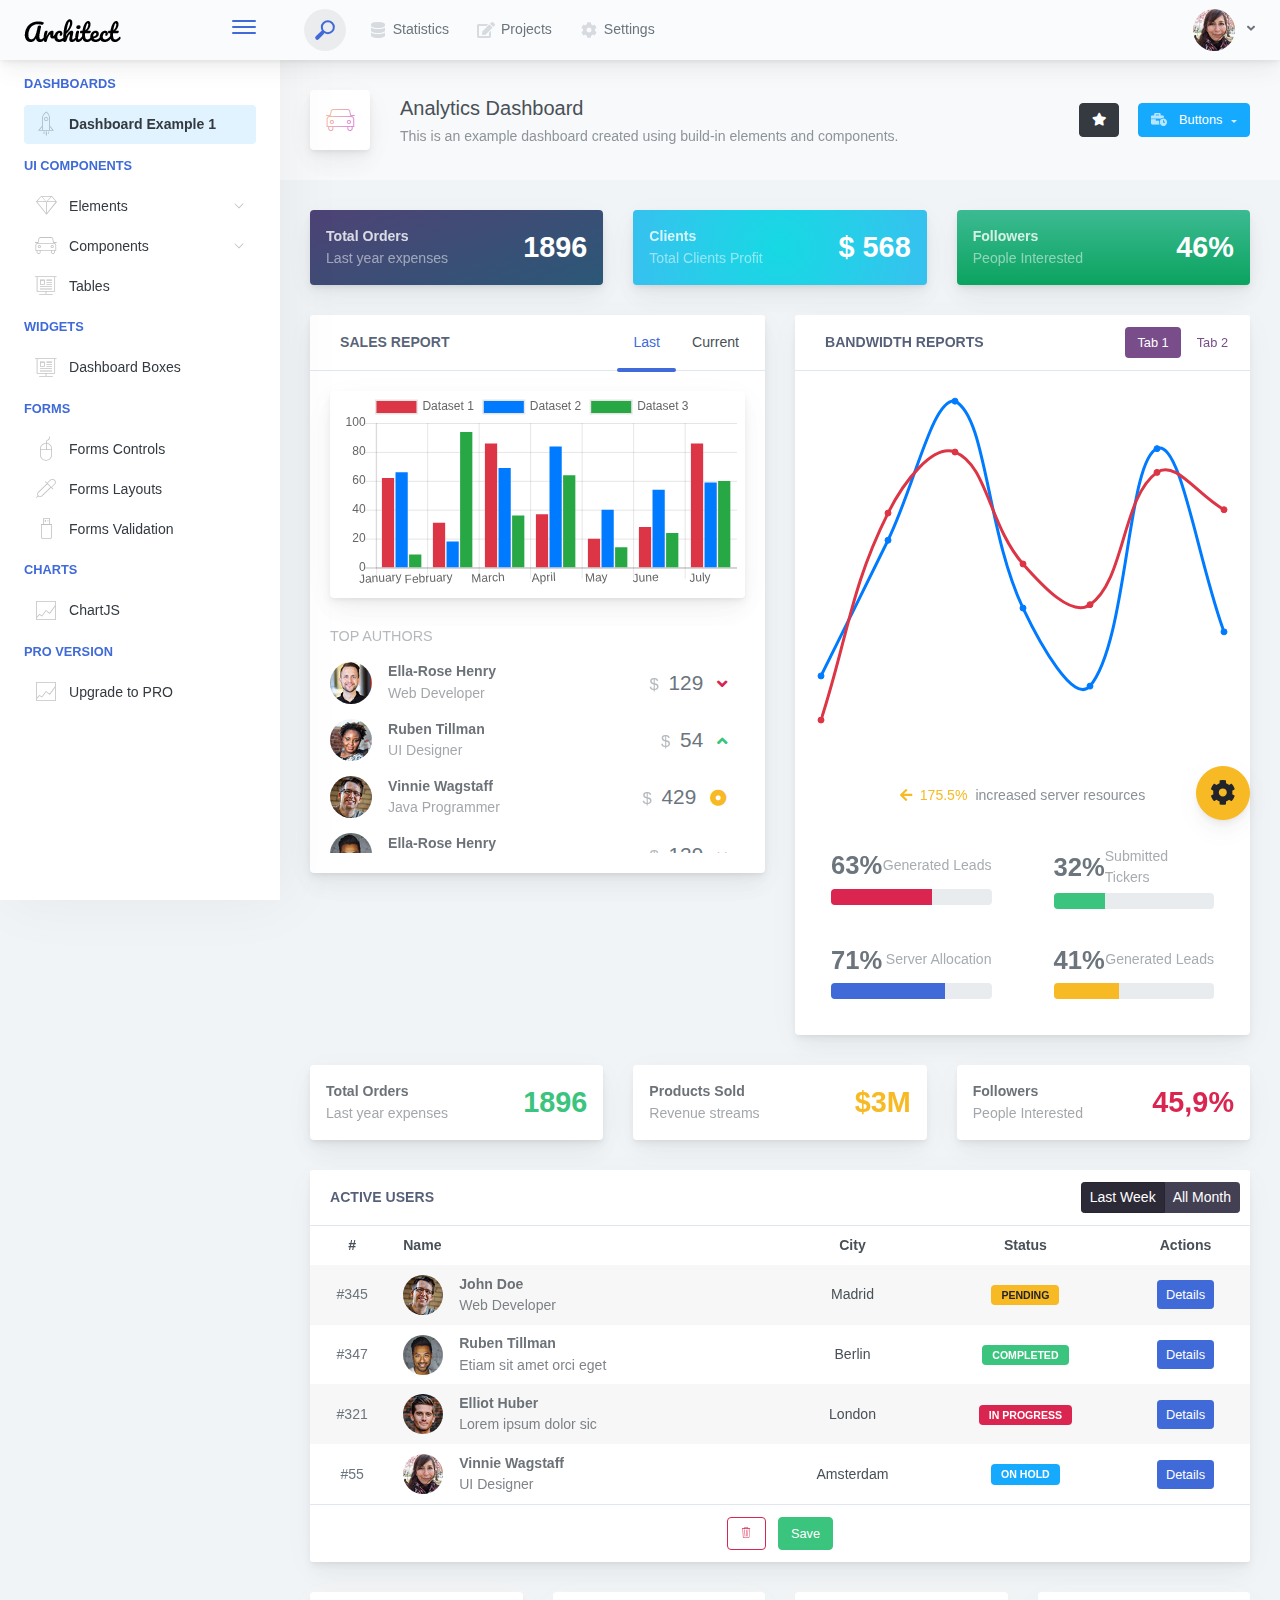
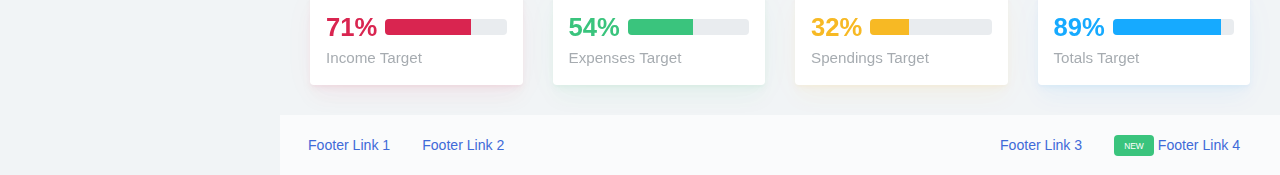
==== commit c286f17d: "Mi primer commit en la rama David" ====
--- a/architectui-html-free/architectui-html-free/index.html
+++ b/architectui-html-free/architectui-html-free/index.html
@@ -1,11 +1,11 @@
 <!doctype html>
-<html lang="en">
+<html lang="es">
 
 <head>
     <meta charset="utf-8">
     <meta http-equiv="X-UA-Compatible" content="IE=edge">
     <meta http-equiv="Content-Language" content="en">
-    <meta http-equiv="Content-Type" content="text/html; charset=utf-8"/>
+    <meta http-equiv="Content-Type" content="text/html; charset=utf-8" />
     <title>Analytics Dashboard - This is an example dashboard created using build-in elements and components.</title>
     <meta name="viewport" content="width=device-width, initial-scale=1, maximum-scale=1, user-scalable=no, shrink-to-fit=no" />
     <meta name="description" content="This is an example dashboard created using build-in elements and components.">
@@ -20,7 +20,9 @@
     =========================================================
     * The above copyright notice and this permission notice shall be included in all copies or substantial portions of the Software.
     -->
-<link href="./main.css" rel="stylesheet"></head>
+    <link href="./main.css" rel="stylesheet">
+</head>
+
 <body>
     <div class="app-container app-theme-white body-tabs-shadow fixed-sidebar fixed-header">
         <div class="app-header header-shadow">
@@ -51,9 +53,10 @@
                         <span class="btn-icon-wrapper">
                             <i class="fa fa-ellipsis-v fa-w-6"></i>
                         </span>
-                    </button>
+                </button>
                 </span>
-            </div>    <div class="app-header__content">
+            </div>
+            <div class="app-header__content">
                 <div class="app-header-left">
                     <div class="search-wrapper">
                         <div class="input-holder">
@@ -65,23 +68,21 @@
                     <ul class="header-menu nav">
                         <li class="nav-item">
                             <a href="javascript:void(0);" class="nav-link">
-                                <i class="nav-link-icon fa fa-database"> </i>
-                                Statistics
+                                <i class="nav-link-icon fa fa-database"> </i> Statistics
                             </a>
                         </li>
                         <li class="btn-group nav-item">
                             <a href="javascript:void(0);" class="nav-link">
-                                <i class="nav-link-icon fa fa-edit"></i>
-                                Projects
+                                <i class="nav-link-icon fa fa-edit"></i> Projects
                             </a>
                         </li>
                         <li class="dropdown nav-item">
                             <a href="javascript:void(0);" class="nav-link">
-                                <i class="nav-link-icon fa fa-cog"></i>
-                                Settings
+                                <i class="nav-link-icon fa fa-cog"></i> Settings
                             </a>
                         </li>
-                    </ul>        </div>
+                    </ul>
+                </div>
                 <div class="app-header-right">
                     <div class="header-btn-lg pr-0">
                         <div class="widget-content p-0">
@@ -117,9 +118,11 @@
                                 </div>
                             </div>
                         </div>
-                    </div>        </div>
+                    </div>
+                </div>
             </div>
-        </div>        <div class="ui-theme-settings">
+        </div>
+        <div class="ui-theme-settings">
             <button type="button" id="TooltipDemo" class="btn-open-options btn btn-warning">
                 <i class="fa fa-cog fa-w-16 fa-spin fa-2x"></i>
             </button>
@@ -397,734 +400,688 @@
                     </div>
                 </div>
             </div>
-        </div>        <div class="app-main">
-                <div class="app-sidebar sidebar-shadow">
-                    <div class="app-header__logo">
-                        <div class="logo-src"></div>
-                        <div class="header__pane ml-auto">
-                            <div>
-                                <button type="button" class="hamburger close-sidebar-btn hamburger--elastic" data-class="closed-sidebar">
+        </div>
+        <div class="app-main">
+            <div class="app-sidebar sidebar-shadow">
+                <div class="app-header__logo">
+                    <div class="logo-src"></div>
+                    <div class="header__pane ml-auto">
+                        <div>
+                            <button type="button" class="hamburger close-sidebar-btn hamburger--elastic" data-class="closed-sidebar">
                                     <span class="hamburger-box">
                                         <span class="hamburger-inner"></span>
                                     </span>
                                 </button>
-                            </div>
                         </div>
                     </div>
-                    <div class="app-header__mobile-menu">
-                        <div>
-                            <button type="button" class="hamburger hamburger--elastic mobile-toggle-nav">
+                </div>
+                <div class="app-header__mobile-menu">
+                    <div>
+                        <button type="button" class="hamburger hamburger--elastic mobile-toggle-nav">
                                 <span class="hamburger-box">
                                     <span class="hamburger-inner"></span>
                                 </span>
                             </button>
-                        </div>
                     </div>
-                    <div class="app-header__menu">
-                        <span>
+                </div>
+                <div class="app-header__menu">
+                    <span>
                             <button type="button" class="btn-icon btn-icon-only btn btn-primary btn-sm mobile-toggle-header-nav">
                                 <span class="btn-icon-wrapper">
                                     <i class="fa fa-ellipsis-v fa-w-6"></i>
                                 </span>
-                            </button>
-                        </span>
-                    </div>    <div class="scrollbar-sidebar">
-                        <div class="app-sidebar__inner">
-                            <ul class="vertical-nav-menu">
-                                <li class="app-sidebar__heading">Dashboards</li>
-                                <li>
-                                    <a href="index.html" class="mm-active">
-                                        <i class="metismenu-icon pe-7s-rocket"></i>
-                                        Dashboard Example 1
-                                    </a>
-                                </li>
-                                <li class="app-sidebar__heading">UI Components</li>
-                                <li
-                                    
-                                    
-                                    
-                                    
-                                    
-                                    
-                                    
-                                    
-                                >
-                                    <a href="#">
-                                        <i class="metismenu-icon pe-7s-diamond"></i>
-                                        Elements
-                                        <i class="metismenu-state-icon pe-7s-angle-down caret-left"></i>
-                                    </a>
-                                    <ul
-                                        
-                                        
-                                        
-                                        
-                                        
-                                        
-                                        
-                                        
-                                    >
-                                        <li>
-                                            <a href="elements-buttons-standard.html">
-                                                <i class="metismenu-icon"></i>
-                                                Buttons
-                                            </a>
-                                        </li>
-                                        <li>
-                                            <a href="elements-dropdowns.html">
-                                                <i class="metismenu-icon">
+                    </button>
+                    </span>
+                </div>
+                <div class="scrollbar-sidebar">
+                    <div class="app-sidebar__inner">
+                        <ul class="vertical-nav-menu">
+                            <li class="app-sidebar__heading">Dashboards</li>
+                            <li>
+                                <a href="index.html" class="mm-active">
+                                    <i class="metismenu-icon pe-7s-rocket"></i> Dashboard Example 1
+                                </a>
+                            </li>
+                            <li class="app-sidebar__heading">UI Components</li>
+                            <li>
+                                <a href="#">
+                                    <i class="metismenu-icon pe-7s-diamond"></i> Elements
+                                    <i class="metismenu-state-icon pe-7s-angle-down caret-left"></i>
+                                </a>
+                                <ul>
+                                    <li>
+                                        <a href="elements-buttons-standard.html">
+                                            <i class="metismenu-icon"></i> Buttons
+                                        </a>
+                                    </li>
+                                    <li>
+                                        <a href="elements-dropdowns.html">
+                                            <i class="metismenu-icon">
                                                 </i>Dropdowns
-                                            </a>
-                                        </li>
-                                        <li>
-                                            <a href="elements-icons.html">
-                                                <i class="metismenu-icon">
+                                        </a>
+                                    </li>
+                                    <li>
+                                        <a href="elements-icons.html">
+                                            <i class="metismenu-icon">
                                                 </i>Icons
-                                            </a>
-                                        </li>
-                                        <li>
-                                            <a href="elements-badges-labels.html">
-                                                <i class="metismenu-icon">
+                                        </a>
+                                    </li>
+                                    <li>
+                                        <a href="elements-badges-labels.html">
+                                            <i class="metismenu-icon">
                                                 </i>Badges
-                                            </a>
-                                        </li>
-                                        <li>
-                                            <a href="elements-cards.html">
-                                                <i class="metismenu-icon">
+                                        </a>
+                                    </li>
+                                    <li>
+                                        <a href="elements-cards.html">
+                                            <i class="metismenu-icon">
                                                 </i>Cards
-                                            </a>
-                                        </li>
-                                        <li>
-                                            <a href="elements-list-group.html">
-                                                <i class="metismenu-icon">
+                                        </a>
+                                    </li>
+                                    <li>
+                                        <a href="elements-list-group.html">
+                                            <i class="metismenu-icon">
                                                 </i>List Groups
-                                            </a>
-                                        </li>
-                                        <li>
-                                            <a href="elements-navigation.html">
-                                                <i class="metismenu-icon">
+                                        </a>
+                                    </li>
+                                    <li>
+                                        <a href="elements-navigation.html">
+                                            <i class="metismenu-icon">
                                                 </i>Navigation Menus
-                                            </a>
-                                        </li>
-                                        <li>
-                                            <a href="elements-utilities.html">
-                                                <i class="metismenu-icon">
+                                        </a>
+                                    </li>
+                                    <li>
+                                        <a href="elements-utilities.html">
+                                            <i class="metismenu-icon">
                                                 </i>Utilities
-                                            </a>
-                                        </li>
-                                    </ul>
-                                </li>
-                                <li
-                                    
-                                    
-                                    
-                                    
-                                    
-                                    
-                                    
-                                    
-                                    
-                                    
-                                    
-                                >
-                                    <a href="#">
-                                        <i class="metismenu-icon pe-7s-car"></i>
-                                        Components
-                                        <i class="metismenu-state-icon pe-7s-angle-down caret-left"></i>
-                                    </a>
-                                    <ul
-                                        
-                                        
-                                        
-                                        
-                                        
-                                        
-                                        
-                                        
-                                        
-                                        
-                                        
-                                    >
-                                        <li>
-                                            <a href="components-tabs.html">
-                                                <i class="metismenu-icon">
+                                        </a>
+                                    </li>
+                                </ul>
+                            </li>
+                            <li>
+                                <a href="#">
+                                    <i class="metismenu-icon pe-7s-car"></i> Components
+                                    <i class="metismenu-state-icon pe-7s-angle-down caret-left"></i>
+                                </a>
+                                <ul>
+                                    <li>
+                                        <a href="components-tabs.html">
+                                            <i class="metismenu-icon">
                                                 </i>Tabs
-                                            </a>
-                                        </li>
-                                        <li>
-                                            <a href="components-accordions.html">
-                                                <i class="metismenu-icon">
+                                        </a>
+                                    </li>
+                                    <li>
+                                        <a href="components-accordions.html">
+                                            <i class="metismenu-icon">
                                                 </i>Accordions
-                                            </a>
-                                        </li>
-                                        <li>
-                                            <a href="components-notifications.html">
-                                                <i class="metismenu-icon">
+                                        </a>
+                                    </li>
+                                    <li>
+                                        <a href="components-notifications.html">
+                                            <i class="metismenu-icon">
                                                 </i>Notifications
-                                            </a>
-                                        </li>
-                                        <li>
-                                            <a href="components-modals.html">
-                                                <i class="metismenu-icon">
+                                        </a>
+                                    </li>
+                                    <li>
+                                        <a href="components-modals.html">
+                                            <i class="metismenu-icon">
                                                 </i>Modals
-                                            </a>
-                                        </li>
-                                        <li>
-                                            <a href="components-progress-bar.html">
-                                                <i class="metismenu-icon">
+                                        </a>
+                                    </li>
+                                    <li>
+                                        <a href="components-progress-bar.html">
+                                            <i class="metismenu-icon">
                                                 </i>Progress Bar
-                                            </a>
-                                        </li>
-                                        <li>
-                                            <a href="components-tooltips-popovers.html">
-                                                <i class="metismenu-icon">
+                                        </a>
+                                    </li>
+                                    <li>
+                                        <a href="components-tooltips-popovers.html">
+                                            <i class="metismenu-icon">
                                                 </i>Tooltips &amp; Popovers
-                                            </a>
-                                        </li>
-                                        <li>
-                                            <a href="components-carousel.html">
-                                                <i class="metismenu-icon">
+                                        </a>
+                                    </li>
+                                    <li>
+                                        <a href="components-carousel.html">
+                                            <i class="metismenu-icon">
                                                 </i>Carousel
-                                            </a>
-                                        </li>
-                                        <li>
-                                            <a href="components-calendar.html">
-                                                <i class="metismenu-icon">
+                                        </a>
+                                    </li>
+                                    <li>
+                                        <a href="components-calendar.html">
+                                            <i class="metismenu-icon">
                                                 </i>Calendar
-                                            </a>
-                                        </li>
-                                        <li>
-                                            <a href="components-pagination.html">
-                                                <i class="metismenu-icon">
+                                        </a>
+                                    </li>
+                                    <li>
+                                        <a href="components-pagination.html">
+                                            <i class="metismenu-icon">
                                                 </i>Pagination
-                                            </a>
-                                        </li>
-                                        <li>
-                                            <a href="components-scrollable-elements.html">
-                                                <i class="metismenu-icon">
+                                        </a>
+                                    </li>
+                                    <li>
+                                        <a href="components-scrollable-elements.html">
+                                            <i class="metismenu-icon">
                                                 </i>Scrollable
-                                            </a>
-                                        </li>
-                                        <li>
-                                            <a href="components-maps.html">
-                                                <i class="metismenu-icon">
+                                        </a>
+                                    </li>
+                                    <li>
+                                        <a href="components-maps.html">
+                                            <i class="metismenu-icon">
                                                 </i>Maps
-                                            </a>
-                                        </li>
-                                    </ul>
-                                </li>
-                                <li  >
-                                    <a href="tables-regular.html">
-                                        <i class="metismenu-icon pe-7s-display2"></i>
-                                        Tables
-                                    </a>
-                                </li>
-                                <li class="app-sidebar__heading">Widgets</li>
-                                <li>
-                                    <a href="dashboard-boxes.html">
-                                        <i class="metismenu-icon pe-7s-display2"></i>
-                                        Dashboard Boxes
-                                    </a>
-                                </li>
-                                <li class="app-sidebar__heading">Forms</li>
-                                <li>
-                                    <a href="forms-controls.html">
-                                        <i class="metismenu-icon pe-7s-mouse">
+                                        </a>
+                                    </li>
+                                </ul>
+                            </li>
+                            <li>
+                                <a href="tables-regular.html">
+                                    <i class="metismenu-icon pe-7s-display2"></i> Tables
+                                </a>
+                            </li>
+                            <li class="app-sidebar__heading">Widgets</li>
+                            <li>
+                                <a href="dashboard-boxes.html">
+                                    <i class="metismenu-icon pe-7s-display2"></i> Dashboard Boxes
+                                </a>
+                            </li>
+                            <li class="app-sidebar__heading">Forms</li>
+                            <li>
+                                <a href="forms-controls.html">
+                                    <i class="metismenu-icon pe-7s-mouse">
                                         </i>Forms Controls
-                                    </a>
-                                </li>
-                                <li>
-                                    <a href="forms-layouts.html">
-                                        <i class="metismenu-icon pe-7s-eyedropper">
+                                </a>
+                            </li>
+                            <li>
+                                <a href="forms-layouts.html">
+                                    <i class="metismenu-icon pe-7s-eyedropper">
                                         </i>Forms Layouts
-                                    </a>
-                                </li>
-                                <li>
-                                    <a href="forms-validation.html">
-                                        <i class="metismenu-icon pe-7s-pendrive">
+                                </a>
+                            </li>
+                            <li>
+                                <a href="forms-validation.html">
+                                    <i class="metismenu-icon pe-7s-pendrive">
                                         </i>Forms Validation
-                                    </a>
-                                </li>
-                                <li class="app-sidebar__heading">Charts</li>
-                                <li>
-                                    <a href="charts-chartjs.html">
-                                        <i class="metismenu-icon pe-7s-graph2">
+                                </a>
+                            </li>
+                            <li class="app-sidebar__heading">Charts</li>
+                            <li>
+                                <a href="charts-chartjs.html">
+                                    <i class="metismenu-icon pe-7s-graph2">
                                         </i>ChartJS
-                                    </a>
-                                </li>
-                                <li class="app-sidebar__heading">PRO Version</li>
-                                <li>
-                                    <a href="https://dashboardpack.com/theme-details/architectui-dashboard-html-pro/" target="_blank">
-                                        <i class="metismenu-icon pe-7s-graph2">
+                                </a>
+                            </li>
+                            <li class="app-sidebar__heading">PRO Version</li>
+                            <li>
+                                <a href="https://dashboardpack.com/theme-details/architectui-dashboard-html-pro/" target="_blank">
+                                    <i class="metismenu-icon pe-7s-graph2">
+                                        </i> Upgrade to PRO
+                                </a>
+                            </li>
+                        </ul>
+                    </div>
+                </div>
+            </div>
+            <div class="app-main__outer">
+                <div class="app-main__inner">
+                    <div class="app-page-title">
+                        <div class="page-title-wrapper">
+                            <div class="page-title-heading">
+                                <div class="page-title-icon">
+                                    <i class="pe-7s-car icon-gradient bg-mean-fruit">
                                         </i>
-                                        Upgrade to PRO
-                                    </a>
-                                </li>
-                            </ul>
-                        </div>
-                    </div>
-                </div>    <div class="app-main__outer">
-                    <div class="app-main__inner">
-                        <div class="app-page-title">
-                            <div class="page-title-wrapper">
-                                <div class="page-title-heading">
-                                    <div class="page-title-icon">
-                                        <i class="pe-7s-car icon-gradient bg-mean-fruit">
-                                        </i>
-                                    </div>
-                                    <div>Analytics Dashboard
-                                        <div class="page-title-subheading">This is an example dashboard created using build-in elements and components.
-                                        </div>
-                                    </div>
-                                </div>
-                                <div class="page-title-actions">
-                                    <button type="button" data-toggle="tooltip" title="Example Tooltip" data-placement="bottom" class="btn-shadow mr-3 btn btn-dark">
+                                </div>
+                                <div>Analytics Dashboard
+                                    <div class="page-title-subheading">This is an example dashboard created using build-in elements and components.
+                                    </div>
+                                </div>
+                            </div>
+                            <div class="page-title-actions">
+                                <button type="button" data-toggle="tooltip" title="Example Tooltip" data-placement="bottom" class="btn-shadow mr-3 btn btn-dark">
                                         <i class="fa fa-star"></i>
                                     </button>
-                                    <div class="d-inline-block dropdown">
-                                        <button type="button" data-toggle="dropdown" aria-haspopup="true" aria-expanded="false" class="btn-shadow dropdown-toggle btn btn-info">
+                                <div class="d-inline-block dropdown">
+                                    <button type="button" data-toggle="dropdown" aria-haspopup="true" aria-expanded="false" class="btn-shadow dropdown-toggle btn btn-info">
                                             <span class="btn-icon-wrapper pr-2 opacity-7">
                                                 <i class="fa fa-business-time fa-w-20"></i>
                                             </span>
                                             Buttons
                                         </button>
-                                        <div tabindex="-1" role="menu" aria-hidden="true" class="dropdown-menu dropdown-menu-right">
-                                            <ul class="nav flex-column">
-                                                <li class="nav-item">
-                                                    <a href="javascript:void(0);" class="nav-link">
-                                                        <i class="nav-link-icon lnr-inbox"></i>
-                                                        <span>
+                                    <div tabindex="-1" role="menu" aria-hidden="true" class="dropdown-menu dropdown-menu-right">
+                                        <ul class="nav flex-column">
+                                            <li class="nav-item">
+                                                <a href="javascript:void(0);" class="nav-link">
+                                                    <i class="nav-link-icon lnr-inbox"></i>
+                                                    <span>
                                                             Inbox
                                                         </span>
-                                                        <div class="ml-auto badge badge-pill badge-secondary">86</div>
-                                                    </a>
-                                                </li>
-                                                <li class="nav-item">
-                                                    <a href="javascript:void(0);" class="nav-link">
-                                                        <i class="nav-link-icon lnr-book"></i>
-                                                        <span>
+                                                    <div class="ml-auto badge badge-pill badge-secondary">86</div>
+                                                </a>
+                                            </li>
+                                            <li class="nav-item">
+                                                <a href="javascript:void(0);" class="nav-link">
+                                                    <i class="nav-link-icon lnr-book"></i>
+                                                    <span>
                                                             Book
                                                         </span>
-                                                        <div class="ml-auto badge badge-pill badge-danger">5</div>
-                                                    </a>
-                                                </li>
-                                                <li class="nav-item">
-                                                    <a href="javascript:void(0);" class="nav-link">
-                                                        <i class="nav-link-icon lnr-picture"></i>
-                                                        <span>
+                                                    <div class="ml-auto badge badge-pill badge-danger">5</div>
+                                                </a>
+                                            </li>
+                                            <li class="nav-item">
+                                                <a href="javascript:void(0);" class="nav-link">
+                                                    <i class="nav-link-icon lnr-picture"></i>
+                                                    <span>
                                                             Picture
                                                         </span>
-                                                    </a>
-                                                </li>
-                                                <li class="nav-item">
-                                                    <a disabled href="javascript:void(0);" class="nav-link disabled">
-                                                        <i class="nav-link-icon lnr-file-empty"></i>
-                                                        <span>
+                                                </a>
+                                            </li>
+                                            <li class="nav-item">
+                                                <a disabled href="javascript:void(0);" class="nav-link disabled">
+                                                    <i class="nav-link-icon lnr-file-empty"></i>
+                                                    <span>
                                                             File Disabled
                                                         </span>
-                                                    </a>
-                                                </li>
-                                            </ul>
-                                        </div>
-                                    </div>
-                                </div>    </div>
-                        </div>            <div class="row">
-                            <div class="col-md-6 col-xl-4">
-                                <div class="card mb-3 widget-content bg-midnight-bloom">
-                                    <div class="widget-content-wrapper text-white">
+                                                </a>
+                                            </li>
+                                        </ul>
+                                    </div>
+                                </div>
+                            </div>
+                        </div>
+                    </div>
+                    <div class="row">
+                        <div class="col-md-6 col-xl-4">
+                            <div class="card mb-3 widget-content bg-midnight-bloom">
+                                <div class="widget-content-wrapper text-white">
+                                    <div class="widget-content-left">
+                                        <div class="widget-heading">Total Orders</div>
+                                        <div class="widget-subheading">Last year expenses</div>
+                                    </div>
+                                    <div class="widget-content-right">
+                                        <div class="widget-numbers text-white"><span>1896</span></div>
+                                    </div>
+                                </div>
+                            </div>
+                        </div>
+                        <div class="col-md-6 col-xl-4">
+                            <div class="card mb-3 widget-content bg-arielle-smile">
+                                <div class="widget-content-wrapper text-white">
+                                    <div class="widget-content-left">
+                                        <div class="widget-heading">Clients</div>
+                                        <div class="widget-subheading">Total Clients Profit</div>
+                                    </div>
+                                    <div class="widget-content-right">
+                                        <div class="widget-numbers text-white"><span>$ 568</span></div>
+                                    </div>
+                                </div>
+                            </div>
+                        </div>
+                        <div class="col-md-6 col-xl-4">
+                            <div class="card mb-3 widget-content bg-grow-early">
+                                <div class="widget-content-wrapper text-white">
+                                    <div class="widget-content-left">
+                                        <div class="widget-heading">Followers</div>
+                                        <div class="widget-subheading">People Interested</div>
+                                    </div>
+                                    <div class="widget-content-right">
+                                        <div class="widget-numbers text-white"><span>46%</span></div>
+                                    </div>
+                                </div>
+                            </div>
+                        </div>
+                        <div class="d-xl-none d-lg-block col-md-6 col-xl-4">
+                            <div class="card mb-3 widget-content bg-premium-dark">
+                                <div class="widget-content-wrapper text-white">
+                                    <div class="widget-content-left">
+                                        <div class="widget-heading">Products Sold</div>
+                                        <div class="widget-subheading">Revenue streams</div>
+                                    </div>
+                                    <div class="widget-content-right">
+                                        <div class="widget-numbers text-warning"><span>$14M</span></div>
+                                    </div>
+                                </div>
+                            </div>
+                        </div>
+                    </div>
+                    <div class="row">
+                        <div class="col-md-12 col-lg-6">
+                            <div class="mb-3 card">
+                                <div class="card-header-tab card-header-tab-animation card-header">
+                                    <div class="card-header-title">
+                                        <i class="header-icon lnr-apartment icon-gradient bg-love-kiss"> </i> Sales Report
+                                    </div>
+                                    <ul class="nav">
+                                        <li class="nav-item"><a href="javascript:void(0);" class="active nav-link">Last</a></li>
+                                        <li class="nav-item"><a href="javascript:void(0);" class="nav-link second-tab-toggle">Current</a></li>
+                                    </ul>
+                                </div>
+                                <div class="card-body">
+                                    <div class="tab-content">
+                                        <div class="tab-pane fade show active" id="tabs-eg-77">
+                                            <div class="card mb-3 widget-chart widget-chart2 text-left w-100">
+                                                <div class="widget-chat-wrapper-outer">
+                                                    <div class="widget-chart-wrapper widget-chart-wrapper-lg opacity-10 m-0">
+                                                        <canvas id="canvas"></canvas>
+                                                    </div>
+                                                </div>
+                                            </div>
+                                            <h6 class="text-muted text-uppercase font-size-md opacity-5 font-weight-normal">Top Authors</h6>
+                                            <div class="scroll-area-sm">
+                                                <div class="scrollbar-container">
+                                                    <ul class="rm-list-borders rm-list-borders-scroll list-group list-group-flush">
+                                                        <li class="list-group-item">
+                                                            <div class="widget-content p-0">
+                                                                <div class="widget-content-wrapper">
+                                                                    <div class="widget-content-left mr-3">
+                                                                        <img width="42" class="rounded-circle" src="assets/images/avatars/9.jpg" alt="">
+                                                                    </div>
+                                                                    <div class="widget-content-left">
+                                                                        <div class="widget-heading">Ella-Rose Henry</div>
+                                                                        <div class="widget-subheading">Web Developer</div>
+                                                                    </div>
+                                                                    <div class="widget-content-right">
+                                                                        <div class="font-size-xlg text-muted">
+                                                                            <small class="opacity-5 pr-1">$</small>
+                                                                            <span>129</span>
+                                                                            <small class="text-danger pl-2">
+                                                                                    <i class="fa fa-angle-down"></i>
+                                                                                </small>
+                                                                        </div>
+                                                                    </div>
+                                                                </div>
+                                                            </div>
+                                                        </li>
+                                                        <li class="list-group-item">
+                                                            <div class="widget-content p-0">
+                                                                <div class="widget-content-wrapper">
+                                                                    <div class="widget-content-left mr-3">
+                                                                        <img width="42" class="rounded-circle" src="assets/images/avatars/5.jpg" alt="">
+                                                                    </div>
+                                                                    <div class="widget-content-left">
+                                                                        <div class="widget-heading">Ruben Tillman</div>
+                                                                        <div class="widget-subheading">UI Designer</div>
+                                                                    </div>
+                                                                    <div class="widget-content-right">
+                                                                        <div class="font-size-xlg text-muted">
+                                                                            <small class="opacity-5 pr-1">$</small>
+                                                                            <span>54</span>
+                                                                            <small class="text-success pl-2">
+                                                                                    <i class="fa fa-angle-up"></i>
+                                                                                </small>
+                                                                        </div>
+                                                                    </div>
+                                                                </div>
+                                                            </div>
+                                                        </li>
+                                                        <li class="list-group-item">
+                                                            <div class="widget-content p-0">
+                                                                <div class="widget-content-wrapper">
+                                                                    <div class="widget-content-left mr-3">
+                                                                        <img width="42" class="rounded-circle" src="assets/images/avatars/4.jpg" alt="">
+                                                                    </div>
+                                                                    <div class="widget-content-left">
+                                                                        <div class="widget-heading">Vinnie Wagstaff</div>
+                                                                        <div class="widget-subheading">Java Programmer</div>
+                                                                    </div>
+                                                                    <div class="widget-content-right">
+                                                                        <div class="font-size-xlg text-muted">
+                                                                            <small class="opacity-5 pr-1">$</small>
+                                                                            <span>429</span>
+                                                                            <small class="text-warning pl-2">
+                                                                                    <i class="fa fa-dot-circle"></i>
+                                                                                </small>
+                                                                        </div>
+                                                                    </div>
+                                                                </div>
+                                                            </div>
+                                                        </li>
+                                                        <li class="list-group-item">
+                                                            <div class="widget-content p-0">
+                                                                <div class="widget-content-wrapper">
+                                                                    <div class="widget-content-left mr-3">
+                                                                        <img width="42" class="rounded-circle" src="assets/images/avatars/3.jpg" alt="">
+                                                                    </div>
+                                                                    <div class="widget-content-left">
+                                                                        <div class="widget-heading">Ella-Rose Henry</div>
+                                                                        <div class="widget-subheading">Web Developer</div>
+                                                                    </div>
+                                                                    <div class="widget-content-right">
+                                                                        <div class="font-size-xlg text-muted">
+                                                                            <small class="opacity-5 pr-1">$</small>
+                                                                            <span>129</span>
+                                                                            <small class="text-danger pl-2">
+                                                                                    <i class="fa fa-angle-down"></i>
+                                                                                </small>
+                                                                        </div>
+                                                                    </div>
+                                                                </div>
+                                                            </div>
+                                                        </li>
+                                                        <li class="list-group-item">
+                                                            <div class="widget-content p-0">
+                                                                <div class="widget-content-wrapper">
+                                                                    <div class="widget-content-left mr-3">
+                                                                        <img width="42" class="rounded-circle" src="assets/images/avatars/2.jpg" alt="">
+                                                                    </div>
+                                                                    <div class="widget-content-left">
+                                                                        <div class="widget-heading">Ruben Tillman</div>
+                                                                        <div class="widget-subheading">UI Designer</div>
+                                                                    </div>
+                                                                    <div class="widget-content-right">
+                                                                        <div class="font-size-xlg text-muted">
+                                                                            <small class="opacity-5 pr-1">$</small>
+                                                                            <span>54</span>
+                                                                            <small class="text-success pl-2">
+                                                                                    <i class="fa fa-angle-up"></i>
+                                                                                </small>
+                                                                        </div>
+                                                                    </div>
+                                                                </div>
+                                                            </div>
+                                                        </li>
+                                                    </ul>
+                                                </div>
+                                            </div>
+                                        </div>
+                                    </div>
+                                </div>
+                            </div>
+                        </div>
+                        <div class="col-md-12 col-lg-6">
+                            <div class="mb-3 card">
+                                <div class="card-header-tab card-header">
+                                    <div class="card-header-title">
+                                        <i class="header-icon lnr-rocket icon-gradient bg-tempting-azure"> </i> Bandwidth Reports
+                                    </div>
+                                    <div class="btn-actions-pane-right">
+                                        <div class="nav">
+                                            <a href="javascript:void(0);" class="border-0 btn-pill btn-wide btn-transition active btn btn-outline-alternate">Tab 1</a>
+                                            <a href="javascript:void(0);" class="ml-1 btn-pill btn-wide border-0 btn-transition  btn btn-outline-alternate second-tab-toggle-alt">Tab 2</a>
+                                        </div>
+                                    </div>
+                                </div>
+                                <div class="tab-content">
+                                    <div class="tab-pane fade active show" id="tab-eg-55">
+                                        <div class="widget-chart p-3">
+                                            <div style="height: 350px">
+                                                <canvas id="line-chart"></canvas>
+                                            </div>
+                                            <div class="widget-chart-content text-center mt-5">
+                                                <div class="widget-description mt-0 text-warning">
+                                                    <i class="fa fa-arrow-left"></i>
+                                                    <span class="pl-1">175.5%</span>
+                                                    <span class="text-muted opacity-8 pl-1">increased server resources</span>
+                                                </div>
+                                            </div>
+                                        </div>
+                                        <div class="pt-2 card-body">
+                                            <div class="row">
+                                                <div class="col-md-6">
+                                                    <div class="widget-content">
+                                                        <div class="widget-content-outer">
+                                                            <div class="widget-content-wrapper">
+                                                                <div class="widget-content-left">
+                                                                    <div class="widget-numbers fsize-3 text-muted">63%</div>
+                                                                </div>
+                                                                <div class="widget-content-right">
+                                                                    <div class="text-muted opacity-6">Generated Leads</div>
+                                                                </div>
+                                                            </div>
+                                                            <div class="widget-progress-wrapper mt-1">
+                                                                <div class="progress-bar-sm progress-bar-animated-alt progress">
+                                                                    <div class="progress-bar bg-danger" role="progressbar" aria-valuenow="63" aria-valuemin="0" aria-valuemax="100" style="width: 63%;"></div>
+                                                                </div>
+                                                            </div>
+                                                        </div>
+                                                    </div>
+                                                </div>
+                                                <div class="col-md-6">
+                                                    <div class="widget-content">
+                                                        <div class="widget-content-outer">
+                                                            <div class="widget-content-wrapper">
+                                                                <div class="widget-content-left">
+                                                                    <div class="widget-numbers fsize-3 text-muted">32%</div>
+                                                                </div>
+                                                                <div class="widget-content-right">
+                                                                    <div class="text-muted opacity-6">Submitted Tickers</div>
+                                                                </div>
+                                                            </div>
+                                                            <div class="widget-progress-wrapper mt-1">
+                                                                <div class="progress-bar-sm progress-bar-animated-alt progress">
+                                                                    <div class="progress-bar bg-success" role="progressbar" aria-valuenow="32" aria-valuemin="0" aria-valuemax="100" style="width: 32%;"></div>
+                                                                </div>
+                                                            </div>
+                                                        </div>
+                                                    </div>
+                                                </div>
+                                                <div class="col-md-6">
+                                                    <div class="widget-content">
+                                                        <div class="widget-content-outer">
+                                                            <div class="widget-content-wrapper">
+                                                                <div class="widget-content-left">
+                                                                    <div class="widget-numbers fsize-3 text-muted">71%</div>
+                                                                </div>
+                                                                <div class="widget-content-right">
+                                                                    <div class="text-muted opacity-6">Server Allocation</div>
+                                                                </div>
+                                                            </div>
+                                                            <div class="widget-progress-wrapper mt-1">
+                                                                <div class="progress-bar-sm progress-bar-animated-alt progress">
+                                                                    <div class="progress-bar bg-primary" role="progressbar" aria-valuenow="71" aria-valuemin="0" aria-valuemax="100" style="width: 71%;"></div>
+                                                                </div>
+                                                            </div>
+                                                        </div>
+                                                    </div>
+                                                </div>
+                                                <div class="col-md-6">
+                                                    <div class="widget-content">
+                                                        <div class="widget-content-outer">
+                                                            <div class="widget-content-wrapper">
+                                                                <div class="widget-content-left">
+                                                                    <div class="widget-numbers fsize-3 text-muted">41%</div>
+                                                                </div>
+                                                                <div class="widget-content-right">
+                                                                    <div class="text-muted opacity-6">Generated Leads</div>
+                                                                </div>
+                                                            </div>
+                                                            <div class="widget-progress-wrapper mt-1">
+                                                                <div class="progress-bar-sm progress-bar-animated-alt progress">
+                                                                    <div class="progress-bar bg-warning" role="progressbar" aria-valuenow="41" aria-valuemin="0" aria-valuemax="100" style="width: 41%;"></div>
+                                                                </div>
+                                                            </div>
+                                                        </div>
+                                                    </div>
+                                                </div>
+                                            </div>
+                                        </div>
+                                    </div>
+                                </div>
+                            </div>
+                        </div>
+                    </div>
+                    <div class="row">
+                        <div class="col-md-6 col-xl-4">
+                            <div class="card mb-3 widget-content">
+                                <div class="widget-content-outer">
+                                    <div class="widget-content-wrapper">
                                         <div class="widget-content-left">
                                             <div class="widget-heading">Total Orders</div>
                                             <div class="widget-subheading">Last year expenses</div>
                                         </div>
                                         <div class="widget-content-right">
-                                            <div class="widget-numbers text-white"><span>1896</span></div>
-                                        </div>
-                                    </div>
-                                </div>
-                            </div>
-                            <div class="col-md-6 col-xl-4">
-                                <div class="card mb-3 widget-content bg-arielle-smile">
-                                    <div class="widget-content-wrapper text-white">
+                                            <div class="widget-numbers text-success">1896</div>
+                                        </div>
+                                    </div>
+                                </div>
+                            </div>
+                        </div>
+                        <div class="col-md-6 col-xl-4">
+                            <div class="card mb-3 widget-content">
+                                <div class="widget-content-outer">
+                                    <div class="widget-content-wrapper">
                                         <div class="widget-content-left">
-                                            <div class="widget-heading">Clients</div>
-                                            <div class="widget-subheading">Total Clients Profit</div>
+                                            <div class="widget-heading">Products Sold</div>
+                                            <div class="widget-subheading">Revenue streams</div>
                                         </div>
                                         <div class="widget-content-right">
-                                            <div class="widget-numbers text-white"><span>$ 568</span></div>
-                                        </div>
-                                    </div>
-                                </div>
-                            </div>
-                            <div class="col-md-6 col-xl-4">
-                                <div class="card mb-3 widget-content bg-grow-early">
-                                    <div class="widget-content-wrapper text-white">
+                                            <div class="widget-numbers text-warning">$3M</div>
+                                        </div>
+                                    </div>
+                                </div>
+                            </div>
+                        </div>
+                        <div class="col-md-6 col-xl-4">
+                            <div class="card mb-3 widget-content">
+                                <div class="widget-content-outer">
+                                    <div class="widget-content-wrapper">
                                         <div class="widget-content-left">
                                             <div class="widget-heading">Followers</div>
                                             <div class="widget-subheading">People Interested</div>
                                         </div>
                                         <div class="widget-content-right">
-                                            <div class="widget-numbers text-white"><span>46%</span></div>
-                                        </div>
-                                    </div>
-                                </div>
-                            </div>
-                            <div class="d-xl-none d-lg-block col-md-6 col-xl-4">
-                                <div class="card mb-3 widget-content bg-premium-dark">
-                                    <div class="widget-content-wrapper text-white">
+                                            <div class="widget-numbers text-danger">45,9%</div>
+                                        </div>
+                                    </div>
+                                </div>
+                            </div>
+                        </div>
+                        <div class="d-xl-none d-lg-block col-md-6 col-xl-4">
+                            <div class="card mb-3 widget-content">
+                                <div class="widget-content-outer">
+                                    <div class="widget-content-wrapper">
                                         <div class="widget-content-left">
-                                            <div class="widget-heading">Products Sold</div>
-                                            <div class="widget-subheading">Revenue streams</div>
+                                            <div class="widget-heading">Income</div>
+                                            <div class="widget-subheading">Expected totals</div>
                                         </div>
                                         <div class="widget-content-right">
-                                            <div class="widget-numbers text-warning"><span>$14M</span></div>
-                                        </div>
-                                    </div>
-                                </div>
-                            </div>
-                        </div>
-                        <div class="row">
-                            <div class="col-md-12 col-lg-6">
-                                <div class="mb-3 card">
-                                    <div class="card-header-tab card-header-tab-animation card-header">
-                                        <div class="card-header-title">
-                                            <i class="header-icon lnr-apartment icon-gradient bg-love-kiss"> </i>
-                                            Sales Report
-                                        </div>
-                                        <ul class="nav">
-                                            <li class="nav-item"><a href="javascript:void(0);" class="active nav-link">Last</a></li>
-                                            <li class="nav-item"><a href="javascript:void(0);" class="nav-link second-tab-toggle">Current</a></li>
-                                        </ul>
-                                    </div>
-                                    <div class="card-body">
-                                        <div class="tab-content">
-                                            <div class="tab-pane fade show active" id="tabs-eg-77">
-                                                <div class="card mb-3 widget-chart widget-chart2 text-left w-100">
-                                                    <div class="widget-chat-wrapper-outer">
-                                                        <div class="widget-chart-wrapper widget-chart-wrapper-lg opacity-10 m-0">
-                                                            <canvas id="canvas"></canvas>
-                                                        </div>
-                                                    </div>
-                                                </div>
-                                                <h6 class="text-muted text-uppercase font-size-md opacity-5 font-weight-normal">Top Authors</h6>
-                                                <div class="scroll-area-sm">
-                                                    <div class="scrollbar-container">
-                                                        <ul class="rm-list-borders rm-list-borders-scroll list-group list-group-flush">
-                                                            <li class="list-group-item">
-                                                                <div class="widget-content p-0">
-                                                                    <div class="widget-content-wrapper">
-                                                                        <div class="widget-content-left mr-3">
-                                                                            <img width="42" class="rounded-circle" src="assets/images/avatars/9.jpg" alt="">
-                                                                        </div>
-                                                                        <div class="widget-content-left">
-                                                                            <div class="widget-heading">Ella-Rose Henry</div>
-                                                                            <div class="widget-subheading">Web Developer</div>
-                                                                        </div>
-                                                                        <div class="widget-content-right">
-                                                                            <div class="font-size-xlg text-muted">
-                                                                                <small class="opacity-5 pr-1">$</small>
-                                                                                <span>129</span>
-                                                                                <small class="text-danger pl-2">
-                                                                                    <i class="fa fa-angle-down"></i>
-                                                                                </small>
-                                                                            </div>
-                                                                        </div>
-                                                                    </div>
-                                                                </div>
-                                                            </li>
-                                                            <li class="list-group-item">
-                                                                <div class="widget-content p-0">
-                                                                    <div class="widget-content-wrapper">
-                                                                        <div class="widget-content-left mr-3">
-                                                                            <img width="42" class="rounded-circle" src="assets/images/avatars/5.jpg" alt="">
-                                                                        </div>
-                                                                        <div class="widget-content-left">
-                                                                            <div class="widget-heading">Ruben Tillman</div>
-                                                                            <div class="widget-subheading">UI Designer</div>
-                                                                        </div>
-                                                                        <div class="widget-content-right">
-                                                                            <div class="font-size-xlg text-muted">
-                                                                                <small class="opacity-5 pr-1">$</small>
-                                                                                <span>54</span>
-                                                                                <small class="text-success pl-2">
-                                                                                    <i class="fa fa-angle-up"></i>
-                                                                                </small>
-                                                                            </div>
-                                                                        </div>
-                                                                    </div>
-                                                                </div>
-                                                            </li>
-                                                            <li class="list-group-item">
-                                                                <div class="widget-content p-0">
-                                                                    <div class="widget-content-wrapper">
-                                                                        <div class="widget-content-left mr-3">
-                                                                            <img width="42" class="rounded-circle" src="assets/images/avatars/4.jpg" alt="">
-                                                                        </div>
-                                                                        <div class="widget-content-left">
-                                                                            <div class="widget-heading">Vinnie Wagstaff</div>
-                                                                            <div class="widget-subheading">Java Programmer</div>
-                                                                        </div>
-                                                                        <div class="widget-content-right">
-                                                                            <div class="font-size-xlg text-muted">
-                                                                                <small class="opacity-5 pr-1">$</small>
-                                                                                <span>429</span>
-                                                                                <small class="text-warning pl-2">
-                                                                                    <i class="fa fa-dot-circle"></i>
-                                                                                </small>
-                                                                            </div>
-                                                                        </div>
-                                                                    </div>
-                                                                </div>
-                                                            </li>
-                                                            <li class="list-group-item">
-                                                                <div class="widget-content p-0">
-                                                                    <div class="widget-content-wrapper">
-                                                                        <div class="widget-content-left mr-3">
-                                                                            <img width="42" class="rounded-circle" src="assets/images/avatars/3.jpg" alt="">
-                                                                        </div>
-                                                                        <div class="widget-content-left">
-                                                                            <div class="widget-heading">Ella-Rose Henry</div>
-                                                                            <div class="widget-subheading">Web Developer</div>
-                                                                        </div>
-                                                                        <div class="widget-content-right">
-                                                                            <div class="font-size-xlg text-muted">
-                                                                                <small class="opacity-5 pr-1">$</small>
-                                                                                <span>129</span>
-                                                                                <small class="text-danger pl-2">
-                                                                                    <i class="fa fa-angle-down"></i>
-                                                                                </small>
-                                                                            </div>
-                                                                        </div>
-                                                                    </div>
-                                                                </div>
-                                                            </li>
-                                                            <li class="list-group-item">
-                                                                <div class="widget-content p-0">
-                                                                    <div class="widget-content-wrapper">
-                                                                        <div class="widget-content-left mr-3">
-                                                                            <img width="42" class="rounded-circle" src="assets/images/avatars/2.jpg" alt="">
-                                                                        </div>
-                                                                        <div class="widget-content-left">
-                                                                            <div class="widget-heading">Ruben Tillman</div>
-                                                                            <div class="widget-subheading">UI Designer</div>
-                                                                        </div>
-                                                                        <div class="widget-content-right">
-                                                                            <div class="font-size-xlg text-muted">
-                                                                                <small class="opacity-5 pr-1">$</small>
-                                                                                <span>54</span>
-                                                                                <small class="text-success pl-2">
-                                                                                    <i class="fa fa-angle-up"></i>
-                                                                                </small>
-                                                                            </div>
-                                                                        </div>
-                                                                    </div>
-                                                                </div>
-                                                            </li>
-                                                        </ul>
-                                                    </div>
-                                                </div>
-                                            </div>
-                                        </div>
-                                    </div>
-                                </div>
-                            </div>
-                            <div class="col-md-12 col-lg-6">
-                                <div class="mb-3 card">
-                                    <div class="card-header-tab card-header">
-                                        <div class="card-header-title">
-                                            <i class="header-icon lnr-rocket icon-gradient bg-tempting-azure"> </i>
-                                            Bandwidth Reports
-                                        </div>
-                                        <div class="btn-actions-pane-right">
-                                            <div class="nav">
-                                                <a href="javascript:void(0);" class="border-0 btn-pill btn-wide btn-transition active btn btn-outline-alternate">Tab 1</a>
-                                                <a href="javascript:void(0);" class="ml-1 btn-pill btn-wide border-0 btn-transition  btn btn-outline-alternate second-tab-toggle-alt">Tab 2</a>
-                                            </div>
-                                        </div>
-                                    </div>
-                                    <div class="tab-content">
-                                        <div class="tab-pane fade active show" id="tab-eg-55">
-                                            <div class="widget-chart p-3">
-                                                <div style="height: 350px">
-                                                    <canvas id="line-chart"></canvas>
-                                                </div>
-                                                <div class="widget-chart-content text-center mt-5">
-                                                    <div class="widget-description mt-0 text-warning">
-                                                        <i class="fa fa-arrow-left"></i>
-                                                        <span class="pl-1">175.5%</span>
-                                                        <span class="text-muted opacity-8 pl-1">increased server resources</span>
-                                                    </div>
-                                                </div>
-                                            </div>
-                                            <div class="pt-2 card-body">
-                                                <div class="row">
-                                                    <div class="col-md-6">
-                                                        <div class="widget-content">
-                                                            <div class="widget-content-outer">
-                                                                <div class="widget-content-wrapper">
-                                                                    <div class="widget-content-left">
-                                                                        <div class="widget-numbers fsize-3 text-muted">63%</div>
-                                                                    </div>
-                                                                    <div class="widget-content-right">
-                                                                        <div class="text-muted opacity-6">Generated Leads</div>
-                                                                    </div>
-                                                                </div>
-                                                                <div class="widget-progress-wrapper mt-1">
-                                                                    <div class="progress-bar-sm progress-bar-animated-alt progress">
-                                                                        <div class="progress-bar bg-danger" role="progressbar" aria-valuenow="63" aria-valuemin="0" aria-valuemax="100" style="width: 63%;"></div>
-                                                                    </div>
-                                                                </div>
-                                                            </div>
-                                                        </div>
-                                                    </div>
-                                                    <div class="col-md-6">
-                                                        <div class="widget-content">
-                                                            <div class="widget-content-outer">
-                                                                <div class="widget-content-wrapper">
-                                                                    <div class="widget-content-left">
-                                                                        <div class="widget-numbers fsize-3 text-muted">32%</div>
-                                                                    </div>
-                                                                    <div class="widget-content-right">
-                                                                        <div class="text-muted opacity-6">Submitted Tickers</div>
-                                                                    </div>
-                                                                </div>
-                                                                <div class="widget-progress-wrapper mt-1">
-                                                                    <div class="progress-bar-sm progress-bar-animated-alt progress">
-                                                                        <div class="progress-bar bg-success" role="progressbar" aria-valuenow="32" aria-valuemin="0" aria-valuemax="100" style="width: 32%;"></div>
-                                                                    </div>
-                                                                </div>
-                                                            </div>
-                                                        </div>
-                                                    </div>
-                                                    <div class="col-md-6">
-                                                        <div class="widget-content">
-                                                            <div class="widget-content-outer">
-                                                                <div class="widget-content-wrapper">
-                                                                    <div class="widget-content-left">
-                                                                        <div class="widget-numbers fsize-3 text-muted">71%</div>
-                                                                    </div>
-                                                                    <div class="widget-content-right">
-                                                                        <div class="text-muted opacity-6">Server Allocation</div>
-                                                                    </div>
-                                                                </div>
-                                                                <div class="widget-progress-wrapper mt-1">
-                                                                    <div class="progress-bar-sm progress-bar-animated-alt progress">
-                                                                        <div class="progress-bar bg-primary" role="progressbar" aria-valuenow="71" aria-valuemin="0" aria-valuemax="100" style="width: 71%;"></div>
-                                                                    </div>
-                                                                </div>
-                                                            </div>
-                                                        </div>
-                                                    </div>
-                                                    <div class="col-md-6">
-                                                        <div class="widget-content">
-                                                            <div class="widget-content-outer">
-                                                                <div class="widget-content-wrapper">
-                                                                    <div class="widget-content-left">
-                                                                        <div class="widget-numbers fsize-3 text-muted">41%</div>
-                                                                    </div>
-                                                                    <div class="widget-content-right">
-                                                                        <div class="text-muted opacity-6">Generated Leads</div>
-                                                                    </div>
-                                                                </div>
-                                                                <div class="widget-progress-wrapper mt-1">
-                                                                    <div class="progress-bar-sm progress-bar-animated-alt progress">
-                                                                        <div class="progress-bar bg-warning" role="progressbar" aria-valuenow="41" aria-valuemin="0" aria-valuemax="100" style="width: 41%;"></div>
-                                                                    </div>
-                                                                </div>
-                                                            </div>
-                                                        </div>
-                                                    </div>
-                                                </div>
-                                            </div>
-                                        </div>
-                                    </div>
-                                </div>
-                            </div>
-                        </div>
-                        <div class="row">
-                            <div class="col-md-6 col-xl-4">
-                                <div class="card mb-3 widget-content">
-                                    <div class="widget-content-outer">
-                                        <div class="widget-content-wrapper">
-                                            <div class="widget-content-left">
-                                                <div class="widget-heading">Total Orders</div>
-                                                <div class="widget-subheading">Last year expenses</div>
-                                            </div>
-                                            <div class="widget-content-right">
-                                                <div class="widget-numbers text-success">1896</div>
-                                            </div>
-                                        </div>
-                                    </div>
-                                </div>
-                            </div>
-                            <div class="col-md-6 col-xl-4">
-                                <div class="card mb-3 widget-content">
-                                    <div class="widget-content-outer">
-                                        <div class="widget-content-wrapper">
-                                            <div class="widget-content-left">
-                                                <div class="widget-heading">Products Sold</div>
-                                                <div class="widget-subheading">Revenue streams</div>
-                                            </div>
-                                            <div class="widget-content-right">
-                                                <div class="widget-numbers text-warning">$3M</div>
-                                            </div>
-                                        </div>
-                                    </div>
-                                </div>
-                            </div>
-                            <div class="col-md-6 col-xl-4">
-                                <div class="card mb-3 widget-content">
-                                    <div class="widget-content-outer">
-                                        <div class="widget-content-wrapper">
-                                            <div class="widget-content-left">
-                                                <div class="widget-heading">Followers</div>
-                                                <div class="widget-subheading">People Interested</div>
-                                            </div>
-                                            <div class="widget-content-right">
-                                                <div class="widget-numbers text-danger">45,9%</div>
-                                            </div>
-                                        </div>
-                                    </div>
-                                </div>
-                            </div>
-                            <div class="d-xl-none d-lg-block col-md-6 col-xl-4">
-                                <div class="card mb-3 widget-content">
-                                    <div class="widget-content-outer">
-                                        <div class="widget-content-wrapper">
-                                            <div class="widget-content-left">
-                                                <div class="widget-heading">Income</div>
-                                                <div class="widget-subheading">Expected totals</div>
-                                            </div>
-                                            <div class="widget-content-right">
-                                                <div class="widget-numbers text-focus">$147</div>
-                                            </div>
-                                        </div>
-                                        <div class="widget-progress-wrapper">
-                                            <div class="progress-bar-sm progress-bar-animated-alt progress">
-                                                <div class="progress-bar bg-info" role="progressbar" aria-valuenow="54" aria-valuemin="0" aria-valuemax="100" style="width: 54%;"></div>
-                                            </div>
-                                            <div class="progress-sub-label">
-                                                <div class="sub-label-left">Expenses</div>
-                                                <div class="sub-label-right">100%</div>
-                                            </div>
-                                        </div>
-                                    </div>
-                                </div>
-                            </div>
-                        </div>
-                        <div class="row">
-                            <div class="col-md-12">
-                                <div class="main-card mb-3 card">
-                                    <div class="card-header">Active Users
-                                        <div class="btn-actions-pane-right">
-                                            <div role="group" class="btn-group-sm btn-group">
-                                                <button class="active btn btn-focus">Last Week</button>
-                                                <button class="btn btn-focus">All Month</button>
-                                            </div>
-                                        </div>
-                                    </div>
-                                    <div class="table-responsive">
-                                        <table class="align-middle mb-0 table table-borderless table-striped table-hover">
-                                            <thead>
+                                            <div class="widget-numbers text-focus">$147</div>
+                                        </div>
+                                    </div>
+                                    <div class="widget-progress-wrapper">
+                                        <div class="progress-bar-sm progress-bar-animated-alt progress">
+                                            <div class="progress-bar bg-info" role="progressbar" aria-valuenow="54" aria-valuemin="0" aria-valuemax="100" style="width: 54%;"></div>
+                                        </div>
+                                        <div class="progress-sub-label">
+                                            <div class="sub-label-left">Expenses</div>
+                                            <div class="sub-label-right">100%</div>
+                                        </div>
+                                    </div>
+                                </div>
+                            </div>
+                        </div>
+                    </div>
+                    <div class="row">
+                        <div class="col-md-12">
+                            <div class="main-card mb-3 card">
+                                <div class="card-header">Active Users
+                                    <div class="btn-actions-pane-right">
+                                        <div role="group" class="btn-group-sm btn-group">
+                                            <button class="active btn btn-focus">Last Week</button>
+                                            <button class="btn btn-focus">All Month</button>
+                                        </div>
+                                    </div>
+                                </div>
+                                <div class="table-responsive">
+                                    <table class="align-middle mb-0 table table-borderless table-striped table-hover">
+                                        <thead>
                                             <tr>
                                                 <th class="text-center">#</th>
                                                 <th>Name</th>
@@ -1132,8 +1089,8 @@
                                                 <th class="text-center">Status</th>
                                                 <th class="text-center">Actions</th>
                                             </tr>
-                                            </thead>
-                                            <tbody>
+                                        </thead>
+                                        <tbody>
                                             <tr>
                                                 <td class="text-center text-muted">#345</td>
                                                 <td>
@@ -1233,142 +1190,145 @@
                                                     <button type="button" id="PopoverCustomT-4" class="btn btn-primary btn-sm">Details</button>
                                                 </td>
                                             </tr>
-                                            </tbody>
-                                        </table>
-                                    </div>
-                                    <div class="d-block text-center card-footer">
-                                        <button class="mr-2 btn-icon btn-icon-only btn btn-outline-danger"><i class="pe-7s-trash btn-icon-wrapper"> </i></button>
-                                        <button class="btn-wide btn btn-success">Save</button>
-                                    </div>
-                                </div>
-                            </div>
-                        </div>
-                        <div class="row">
-                            <div class="col-md-6 col-lg-3">
-                                <div class="card-shadow-danger mb-3 widget-chart widget-chart2 text-left card">
-                                    <div class="widget-content">
-                                        <div class="widget-content-outer">
-                                            <div class="widget-content-wrapper">
-                                                <div class="widget-content-left pr-2 fsize-1">
-                                                    <div class="widget-numbers mt-0 fsize-3 text-danger">71%</div>
-                                                </div>
-                                                <div class="widget-content-right w-100">
-                                                    <div class="progress-bar-xs progress">
-                                                        <div class="progress-bar bg-danger" role="progressbar" aria-valuenow="71" aria-valuemin="0" aria-valuemax="100" style="width: 71%;"></div>
-                                                    </div>
-                                                </div>
-                                            </div>
-                                            <div class="widget-content-left fsize-1">
-                                                <div class="text-muted opacity-6">Income Target</div>
-                                            </div>
-                                        </div>
-                                    </div>
-                                </div>
-                            </div>
-                            <div class="col-md-6 col-lg-3">
-                                <div class="card-shadow-success mb-3 widget-chart widget-chart2 text-left card">
-                                    <div class="widget-content">
-                                        <div class="widget-content-outer">
-                                            <div class="widget-content-wrapper">
-                                                <div class="widget-content-left pr-2 fsize-1">
-                                                    <div class="widget-numbers mt-0 fsize-3 text-success">54%</div>
-                                                </div>
-                                                <div class="widget-content-right w-100">
-                                                    <div class="progress-bar-xs progress">
-                                                        <div class="progress-bar bg-success" role="progressbar" aria-valuenow="54" aria-valuemin="0" aria-valuemax="100" style="width: 54%;"></div>
-                                                    </div>
-                                                </div>
-                                            </div>
-                                            <div class="widget-content-left fsize-1">
-                                                <div class="text-muted opacity-6">Expenses Target</div>
-                                            </div>
-                                        </div>
-                                    </div>
-                                </div>
-                            </div>
-                            <div class="col-md-6 col-lg-3">
-                                <div class="card-shadow-warning mb-3 widget-chart widget-chart2 text-left card">
-                                    <div class="widget-content">
-                                        <div class="widget-content-outer">
-                                            <div class="widget-content-wrapper">
-                                                <div class="widget-content-left pr-2 fsize-1">
-                                                    <div class="widget-numbers mt-0 fsize-3 text-warning">32%</div>
-                                                </div>
-                                                <div class="widget-content-right w-100">
-                                                    <div class="progress-bar-xs progress">
-                                                        <div class="progress-bar bg-warning" role="progressbar" aria-valuenow="32" aria-valuemin="0" aria-valuemax="100" style="width: 32%;"></div>
-                                                    </div>
-                                                </div>
-                                            </div>
-                                            <div class="widget-content-left fsize-1">
-                                                <div class="text-muted opacity-6">Spendings Target</div>
-                                            </div>
-                                        </div>
-                                    </div>
-                                </div>
-                            </div>
-                            <div class="col-md-6 col-lg-3">
-                                <div class="card-shadow-info mb-3 widget-chart widget-chart2 text-left card">
-                                    <div class="widget-content">
-                                        <div class="widget-content-outer">
-                                            <div class="widget-content-wrapper">
-                                                <div class="widget-content-left pr-2 fsize-1">
-                                                    <div class="widget-numbers mt-0 fsize-3 text-info">89%</div>
-                                                </div>
-                                                <div class="widget-content-right w-100">
-                                                    <div class="progress-bar-xs progress">
-                                                        <div class="progress-bar bg-info" role="progressbar" aria-valuenow="89" aria-valuemin="0" aria-valuemax="100" style="width: 89%;"></div>
-                                                    </div>
-                                                </div>
-                                            </div>
-                                            <div class="widget-content-left fsize-1">
-                                                <div class="text-muted opacity-6">Totals Target</div>
-                                            </div>
-                                        </div>
-                                    </div>
+                                        </tbody>
+                                    </table>
+                                </div>
+                                <div class="d-block text-center card-footer">
+                                    <button class="mr-2 btn-icon btn-icon-only btn btn-outline-danger"><i class="pe-7s-trash btn-icon-wrapper"> </i></button>
+                                    <button class="btn-wide btn btn-success">Save</button>
                                 </div>
                             </div>
                         </div>
                     </div>
-                    <div class="app-wrapper-footer">
-                        <div class="app-footer">
-                            <div class="app-footer__inner">
-                                <div class="app-footer-left">
-                                    <ul class="nav">
-                                        <li class="nav-item">
-                                            <a href="javascript:void(0);" class="nav-link">
+                    <div class="row">
+                        <div class="col-md-6 col-lg-3">
+                            <div class="card-shadow-danger mb-3 widget-chart widget-chart2 text-left card">
+                                <div class="widget-content">
+                                    <div class="widget-content-outer">
+                                        <div class="widget-content-wrapper">
+                                            <div class="widget-content-left pr-2 fsize-1">
+                                                <div class="widget-numbers mt-0 fsize-3 text-danger">71%</div>
+                                            </div>
+                                            <div class="widget-content-right w-100">
+                                                <div class="progress-bar-xs progress">
+                                                    <div class="progress-bar bg-danger" role="progressbar" aria-valuenow="71" aria-valuemin="0" aria-valuemax="100" style="width: 71%;"></div>
+                                                </div>
+                                            </div>
+                                        </div>
+                                        <div class="widget-content-left fsize-1">
+                                            <div class="text-muted opacity-6">Income Target</div>
+                                        </div>
+                                    </div>
+                                </div>
+                            </div>
+                        </div>
+                        <div class="col-md-6 col-lg-3">
+                            <div class="card-shadow-success mb-3 widget-chart widget-chart2 text-left card">
+                                <div class="widget-content">
+                                    <div class="widget-content-outer">
+                                        <div class="widget-content-wrapper">
+                                            <div class="widget-content-left pr-2 fsize-1">
+                                                <div class="widget-numbers mt-0 fsize-3 text-success">54%</div>
+                                            </div>
+                                            <div class="widget-content-right w-100">
+                                                <div class="progress-bar-xs progress">
+                                                    <div class="progress-bar bg-success" role="progressbar" aria-valuenow="54" aria-valuemin="0" aria-valuemax="100" style="width: 54%;"></div>
+                                                </div>
+                                            </div>
+                                        </div>
+                                        <div class="widget-content-left fsize-1">
+                                            <div class="text-muted opacity-6">Expenses Target</div>
+                                        </div>
+                                    </div>
+                                </div>
+                            </div>
+                        </div>
+                        <div class="col-md-6 col-lg-3">
+                            <div class="card-shadow-warning mb-3 widget-chart widget-chart2 text-left card">
+                                <div class="widget-content">
+                                    <div class="widget-content-outer">
+                                        <div class="widget-content-wrapper">
+                                            <div class="widget-content-left pr-2 fsize-1">
+                                                <div class="widget-numbers mt-0 fsize-3 text-warning">32%</div>
+                                            </div>
+                                            <div class="widget-content-right w-100">
+                                                <div class="progress-bar-xs progress">
+                                                    <div class="progress-bar bg-warning" role="progressbar" aria-valuenow="32" aria-valuemin="0" aria-valuemax="100" style="width: 32%;"></div>
+                                                </div>
+                                            </div>
+                                        </div>
+                                        <div class="widget-content-left fsize-1">
+                                            <div class="text-muted opacity-6">Spendings Target</div>
+                                        </div>
+                                    </div>
+                                </div>
+                            </div>
+                        </div>
+                        <div class="col-md-6 col-lg-3">
+                            <div class="card-shadow-info mb-3 widget-chart widget-chart2 text-left card">
+                                <div class="widget-content">
+                                    <div class="widget-content-outer">
+                                        <div class="widget-content-wrapper">
+                                            <div class="widget-content-left pr-2 fsize-1">
+                                                <div class="widget-numbers mt-0 fsize-3 text-info">89%</div>
+                                            </div>
+                                            <div class="widget-content-right w-100">
+                                                <div class="progress-bar-xs progress">
+                                                    <div class="progress-bar bg-info" role="progressbar" aria-valuenow="89" aria-valuemin="0" aria-valuemax="100" style="width: 89%;"></div>
+                                                </div>
+                                            </div>
+                                        </div>
+                                        <div class="widget-content-left fsize-1">
+                                            <div class="text-muted opacity-6">Totals Target</div>
+                                        </div>
+                                    </div>
+                                </div>
+                            </div>
+                        </div>
+                    </div>
+                </div>
+                <div class="app-wrapper-footer">
+                    <div class="app-footer">
+                        <div class="app-footer__inner">
+                            <div class="app-footer-left">
+                                <ul class="nav">
+                                    <li class="nav-item">
+                                        <a href="javascript:void(0);" class="nav-link">
                                                 Footer Link 1
                                             </a>
-                                        </li>
-                                        <li class="nav-item">
-                                            <a href="javascript:void(0);" class="nav-link">
+                                    </li>
+                                    <li class="nav-item">
+                                        <a href="javascript:void(0);" class="nav-link">
                                                 Footer Link 2
                                             </a>
-                                        </li>
-                                    </ul>
-                                </div>
-                                <div class="app-footer-right">
-                                    <ul class="nav">
-                                        <li class="nav-item">
-                                            <a href="javascript:void(0);" class="nav-link">
+                                    </li>
+                                </ul>
+                            </div>
+                            <div class="app-footer-right">
+                                <ul class="nav">
+                                    <li class="nav-item">
+                                        <a href="javascript:void(0);" class="nav-link">
                                                 Footer Link 3
                                             </a>
-                                        </li>
-                                        <li class="nav-item">
-                                            <a href="javascript:void(0);" class="nav-link">
-                                                <div class="badge badge-success mr-1 ml-0">
-                                                    <small>NEW</small>
-                                                </div>
-                                                Footer Link 4
-                                            </a>
-                                        </li>
-                                    </ul>
-                                </div>
-                            </div>
-                        </div>
-                    </div>    </div>
-                <script src="http://maps.google.com/maps/api/js?sensor=true"></script>
+                                    </li>
+                                    <li class="nav-item">
+                                        <a href="javascript:void(0);" class="nav-link">
+                                            <div class="badge badge-success mr-1 ml-0">
+                                                <small>NEW</small>
+                                            </div>
+                                            Footer Link 4
+                                        </a>
+                                    </li>
+                                </ul>
+                            </div>
+                        </div>
+                    </div>
+                </div>
+            </div>
+            <script src="http://maps.google.com/maps/api/js?sensor=true"></script>
         </div>
     </div>
-<script type="text/javascript" src="./assets/scripts/main.js"></script></body>
-</html>
+    <script type="text/javascript" src="./assets/scripts/main.js"></script>
+</body>
+
+</html>